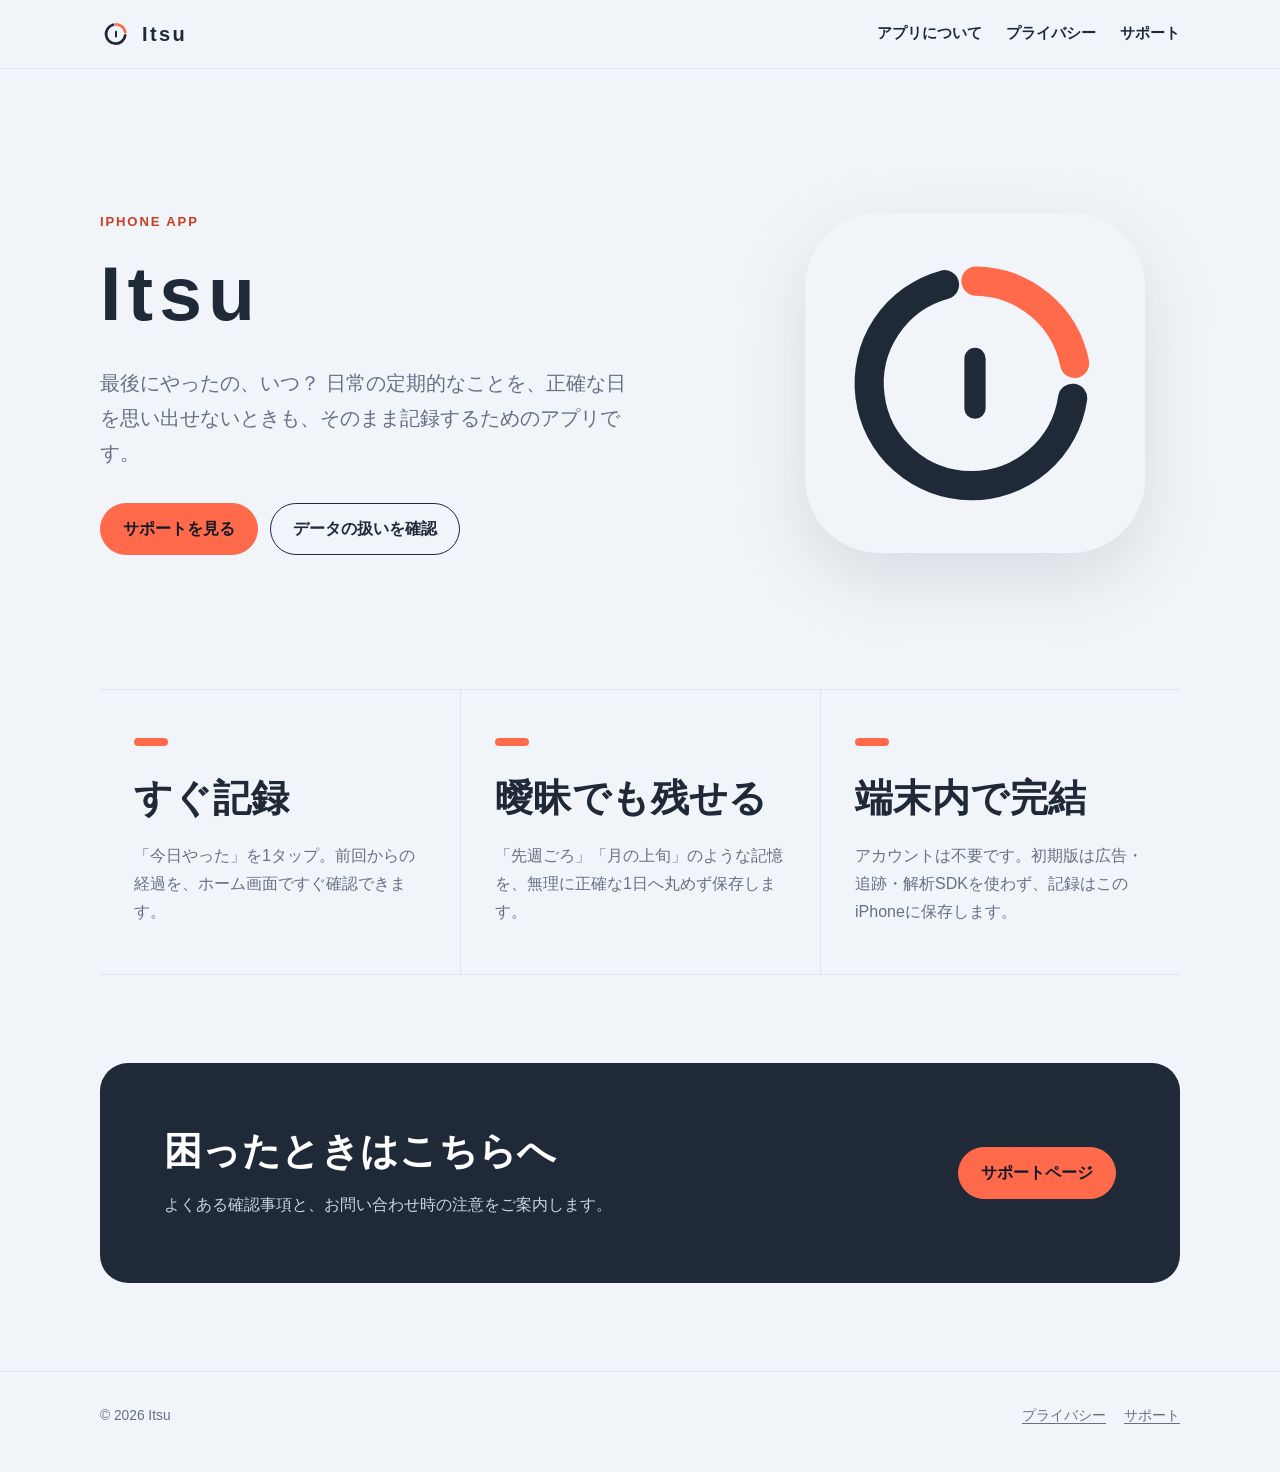
==== index.html @ 80a82dbb "feat(site): add GitHub Pages support website" ====
<!doctype html>
<html lang="ja">
<head>
  <meta charset="utf-8">
  <meta name="viewport" content="width=device-width, initial-scale=1">
  <meta name="description" content="iOSアプリItsuの公式サポートサイト。プライバシーポリシーとお問い合わせ先をご案内します。">
  <meta name="theme-color" content="#F1F5F9">
  <title>Itsu — 最後にやったの、いつ？</title>
  <link rel="icon" href="assets/itsu-mark.svg" type="image/svg+xml">
  <link rel="stylesheet" href="styles.css">
</head>
<body>
  <header class="site-header">
    <nav class="nav" aria-label="メインナビゲーション">
      <a class="brand" href="index.html" aria-label="Itsu ホーム">
        <img src="assets/itsu-mark.svg" alt="">
        <span>Itsu</span>
      </a>
      <ul class="nav-links">
        <li><a href="index.html">アプリについて</a></li>
        <li><a href="privacy.html">プライバシー</a></li>
        <li><a href="support.html">サポート</a></li>
      </ul>
    </nav>
  </header>

  <main>
    <section class="hero" aria-labelledby="hero-title">
      <div>
        <p class="eyebrow">iPhone app</p>
        <h1 id="hero-title">Itsu</h1>
        <p class="lead">最後にやったの、いつ？ 日常の定期的なことを、正確な日を思い出せないときも、そのまま記録するためのアプリです。</p>
        <div class="hero-actions">
          <a class="button button-primary" href="support.html">サポートを見る</a>
          <a class="button" href="privacy.html">データの扱いを確認</a>
        </div>
      </div>
      <div class="mark-stage" aria-hidden="true">
        <img src="assets/itsu-mark.svg" alt="">
      </div>
    </section>

    <section class="feature-grid" aria-label="Itsuの特徴">
      <article class="feature">
        <div class="feature-mark" aria-hidden="true"></div>
        <h2>すぐ記録</h2>
        <p>「今日やった」を1タップ。前回からの経過を、ホーム画面ですぐ確認できます。</p>
      </article>
      <article class="feature">
        <div class="feature-mark" aria-hidden="true"></div>
        <h2>曖昧でも残せる</h2>
        <p>「先週ごろ」「月の上旬」のような記憶を、無理に正確な1日へ丸めず保存します。</p>
      </article>
      <article class="feature">
        <div class="feature-mark" aria-hidden="true"></div>
        <h2>端末内で完結</h2>
        <p>アカウントは不要です。初期版は広告・追跡・解析SDKを使わず、記録はこのiPhoneに保存します。</p>
      </article>
    </section>

    <section class="contact-band" aria-labelledby="contact-title">
      <div>
        <h2 id="contact-title">困ったときはこちらへ</h2>
        <p>よくある確認事項と、お問い合わせ時の注意をご案内します。</p>
      </div>
      <a class="button button-primary" href="support.html">サポートページ</a>
    </section>
  </main>

  <footer class="site-footer">
    <div class="footer-inner">
      <p>© 2026 Itsu</p>
      <div class="footer-links">
        <a href="privacy.html">プライバシー</a>
        <a href="support.html">サポート</a>
      </div>
    </div>
  </footer>
</body>
</html>
---- styles.css ----
:root {
  color-scheme: light dark;
  --accent: #ff6b4a;
  --accent-strong: #c93d22;
  --ink: #1f2937;
  --muted: #667085;
  --mist: #f1f5f9;
  --paper: #ffffff;
  --line: #dfe5ec;
  --display: "Avenir Next", "Hiragino Sans", "Yu Gothic UI", sans-serif;
  --body: -apple-system, BlinkMacSystemFont, "Hiragino Sans", "Yu Gothic UI", sans-serif;
  font-family: var(--body);
  background: var(--mist);
  color: var(--ink);
}

* {
  box-sizing: border-box;
}

html {
  scroll-behavior: smooth;
}

body {
  margin: 0;
  min-width: 320px;
  background: var(--mist);
  color: var(--ink);
  font-size: 16px;
  line-height: 1.75;
}

a {
  color: inherit;
  text-underline-offset: 0.2em;
}

a:hover {
  color: var(--accent-strong);
}

a:focus-visible,
button:focus-visible {
  outline: 3px solid var(--accent);
  outline-offset: 4px;
  border-radius: 4px;
}

.site-header {
  position: sticky;
  top: 0;
  z-index: 10;
  border-bottom: 1px solid color-mix(in srgb, var(--line) 80%, transparent);
  background: color-mix(in srgb, var(--mist) 92%, transparent);
  backdrop-filter: blur(14px);
}

.nav {
  width: min(1080px, calc(100% - 40px));
  min-height: 68px;
  margin: 0 auto;
  display: flex;
  align-items: center;
  justify-content: space-between;
  gap: 24px;
}

.brand {
  display: inline-flex;
  align-items: center;
  gap: 10px;
  color: var(--ink);
  font-family: var(--display);
  font-size: 1.25rem;
  font-weight: 700;
  letter-spacing: 0.12em;
  text-decoration: none;
}

.brand img {
  width: 32px;
  height: 32px;
  border-radius: 9px;
}

.nav-links {
  display: flex;
  align-items: center;
  gap: 24px;
  margin: 0;
  padding: 0;
  list-style: none;
  font-size: 0.92rem;
  font-weight: 600;
}

.nav-links a {
  text-decoration: none;
}

main {
  width: min(1080px, calc(100% - 40px));
  margin: 0 auto;
}

.hero {
  min-height: 620px;
  display: grid;
  grid-template-columns: minmax(0, 1.15fr) minmax(280px, 0.85fr);
  align-items: center;
  gap: clamp(48px, 9vw, 120px);
  padding: 96px 0 88px;
}

.eyebrow {
  margin: 0 0 12px;
  color: var(--accent-strong);
  font-size: 0.82rem;
  font-weight: 700;
  letter-spacing: 0.14em;
  text-transform: uppercase;
}

h1,
h2,
h3 {
  margin-top: 0;
  font-family: var(--display);
  line-height: 1.25;
  letter-spacing: 0.01em;
}

h1 {
  margin-bottom: 24px;
  font-size: clamp(2.5rem, 6vw, 5rem);
  font-weight: 700;
  letter-spacing: 0.08em;
}

h2 {
  margin-bottom: 20px;
  font-size: clamp(1.7rem, 3vw, 2.4rem);
}

h3 {
  margin-bottom: 8px;
  font-size: 1.08rem;
}

.lead {
  max-width: 34rem;
  margin: 0;
  color: var(--muted);
  font-size: clamp(1.05rem, 2vw, 1.25rem);
}

.hero-actions {
  display: flex;
  flex-wrap: wrap;
  gap: 12px;
  margin-top: 32px;
}

.button {
  min-height: 48px;
  padding: 11px 22px;
  display: inline-flex;
  align-items: center;
  justify-content: center;
  border: 1px solid var(--ink);
  border-radius: 999px;
  font-weight: 700;
  text-decoration: none;
}

.button-primary {
  border-color: var(--accent);
  background: var(--accent);
  color: #111827;
}

.button-primary:hover {
  border-color: var(--accent-strong);
  background: var(--accent-strong);
  color: #111827;
}

.mark-stage {
  position: relative;
  display: grid;
  place-items: center;
}

.mark-stage::before {
  content: "";
  position: absolute;
  width: 76%;
  aspect-ratio: 1;
  border: 1px solid var(--line);
  border-radius: 50%;
}

.mark-stage img {
  position: relative;
  width: min(340px, 86%);
  filter: drop-shadow(0 24px 36px rgb(31 41 55 / 0.12));
}

.feature-grid {
  display: grid;
  grid-template-columns: repeat(3, 1fr);
  border-top: 1px solid var(--line);
  border-bottom: 1px solid var(--line);
}

.feature {
  min-height: 240px;
  padding: 48px 34px;
}

.feature + .feature {
  border-left: 1px solid var(--line);
}

.feature p {
  margin: 0;
  color: var(--muted);
}

.feature-mark {
  width: 34px;
  height: 8px;
  margin-bottom: 28px;
  border-radius: 999px;
  background: var(--accent);
}

.contact-band {
  margin: 88px 0;
  padding: clamp(32px, 6vw, 64px);
  display: flex;
  align-items: center;
  justify-content: space-between;
  gap: 32px;
  border-radius: 28px;
  background: var(--ink);
  color: #ffffff;
}

.contact-band h2,
.contact-band p {
  margin-bottom: 0;
}

.contact-band p {
  color: #cbd5e1;
}

.document {
  width: min(760px, 100%);
  margin: 0 auto;
  padding: 80px 0 104px;
}

.document-header {
  padding-bottom: 36px;
  border-bottom: 1px solid var(--line);
}

.document-header h1 {
  margin-bottom: 12px;
  font-size: clamp(2.1rem, 5vw, 3.4rem);
  letter-spacing: 0;
}

.document-meta {
  margin: 0;
  color: var(--muted);
  font-size: 0.92rem;
}

.document section {
  padding-top: 44px;
}

.document p,
.document li {
  color: #475467;
}

.document ul {
  padding-left: 1.4em;
}

.notice {
  margin-top: 32px;
  padding: 20px 22px;
  border: 1px solid var(--line);
  border-radius: 16px;
  background: var(--paper);
}

.faq-item {
  padding: 28px 0;
  border-top: 1px solid var(--line);
}

.faq-item:last-child {
  border-bottom: 1px solid var(--line);
}

.faq-item p {
  margin-bottom: 0;
}

.site-footer {
  border-top: 1px solid var(--line);
}

.footer-inner {
  width: min(1080px, calc(100% - 40px));
  margin: 0 auto;
  padding: 32px 0 44px;
  display: flex;
  justify-content: space-between;
  gap: 24px;
  color: var(--muted);
  font-size: 0.86rem;
}

.footer-inner p {
  margin: 0;
}

.footer-links {
  display: flex;
  gap: 18px;
}

@media (max-width: 760px) {
  .nav {
    min-height: 62px;
  }

  .nav-links {
    gap: 14px;
    font-size: 0.82rem;
  }

  .hero {
    min-height: auto;
    grid-template-columns: 1fr;
    padding: 72px 0 64px;
  }

  .mark-stage {
    grid-row: 1;
  }

  .mark-stage img {
    width: min(240px, 70%);
  }

  .feature-grid {
    grid-template-columns: 1fr;
  }

  .feature {
    min-height: auto;
    padding: 34px 0;
  }

  .feature + .feature {
    border-top: 1px solid var(--line);
    border-left: 0;
  }

  .contact-band,
  .footer-inner {
    align-items: flex-start;
    flex-direction: column;
  }
}

@media (max-width: 480px) {
  main,
  .nav,
  .footer-inner {
    width: min(100% - 28px, 1080px);
  }

  .brand {
    letter-spacing: 0.06em;
  }

  .nav-links li:first-child {
    display: none;
  }

  .contact-band {
    border-radius: 20px;
  }
}

@media (prefers-reduced-motion: reduce) {
  html {
    scroll-behavior: auto;
  }
}

@media (prefers-color-scheme: dark) {
  :root {
    --accent-strong: #ff8a65;
    --ink: #f8fafc;
    --muted: #aab4c3;
    --mist: #111827;
    --paper: #1f2937;
    --line: #344054;
  }

  .brand img,
  .mark-stage img {
    filter: brightness(0.94) drop-shadow(0 24px 36px rgb(0 0 0 / 0.24));
  }

  .document p,
  .document li {
    color: #cbd5e1;
  }

  .contact-band {
    background: #020617;
  }
}
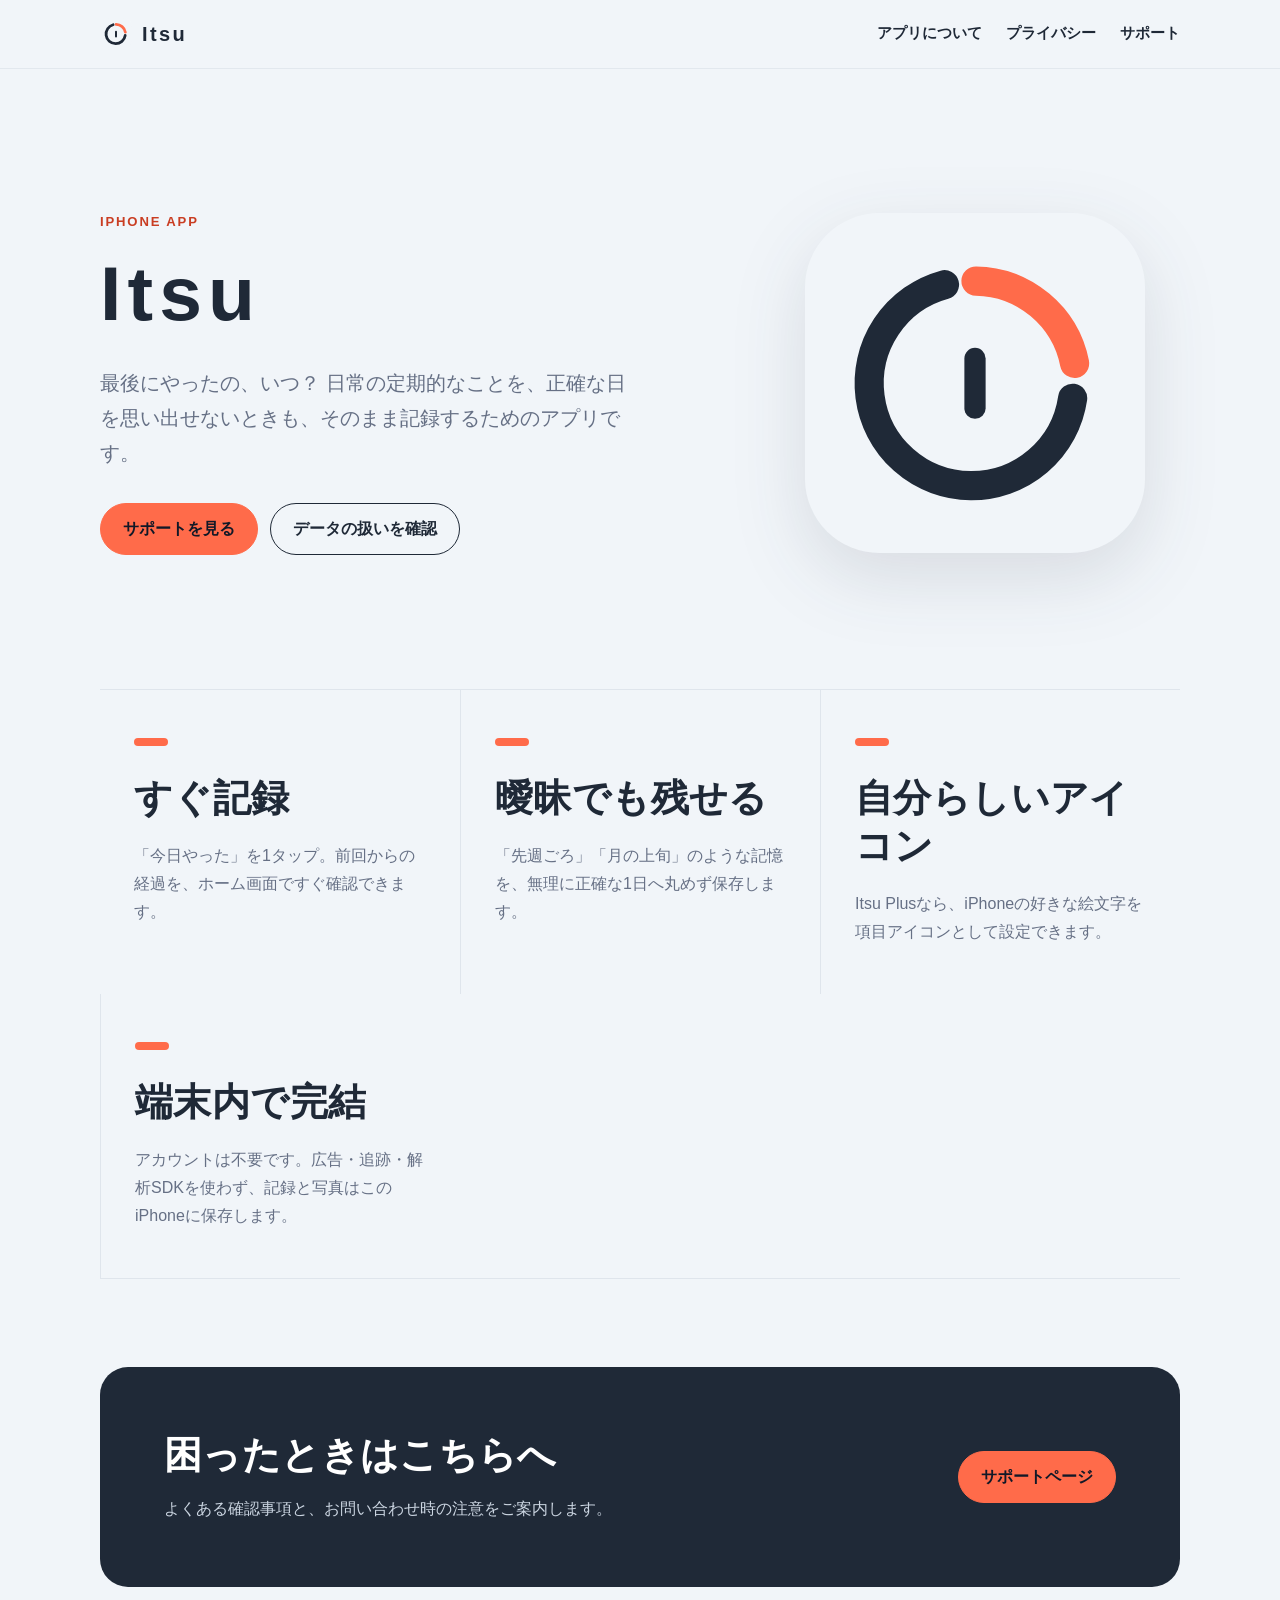
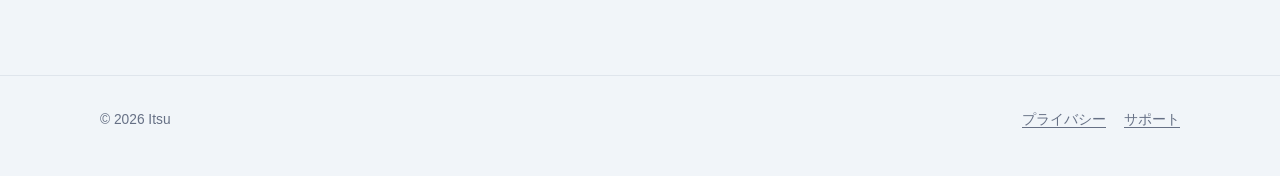
==== commit 5b93024d: "feat(site): document Itsu 1.1.0 features" ====
--- a/index.html
+++ b/index.html
@@ -53,8 +53,13 @@
       </article>
       <article class="feature">
         <div class="feature-mark" aria-hidden="true"></div>
+        <h2>自分らしいアイコン</h2>
+        <p>Itsu Plusなら、iPhoneの好きな絵文字を項目アイコンとして設定できます。</p>
+      </article>
+      <article class="feature">
+        <div class="feature-mark" aria-hidden="true"></div>
         <h2>端末内で完結</h2>
-        <p>アカウントは不要です。初期版は広告・追跡・解析SDKを使わず、記録はこのiPhoneに保存します。</p>
+        <p>アカウントは不要です。広告・追跡・解析SDKを使わず、記録と写真はこのiPhoneに保存します。</p>
       </article>
     </section>
 
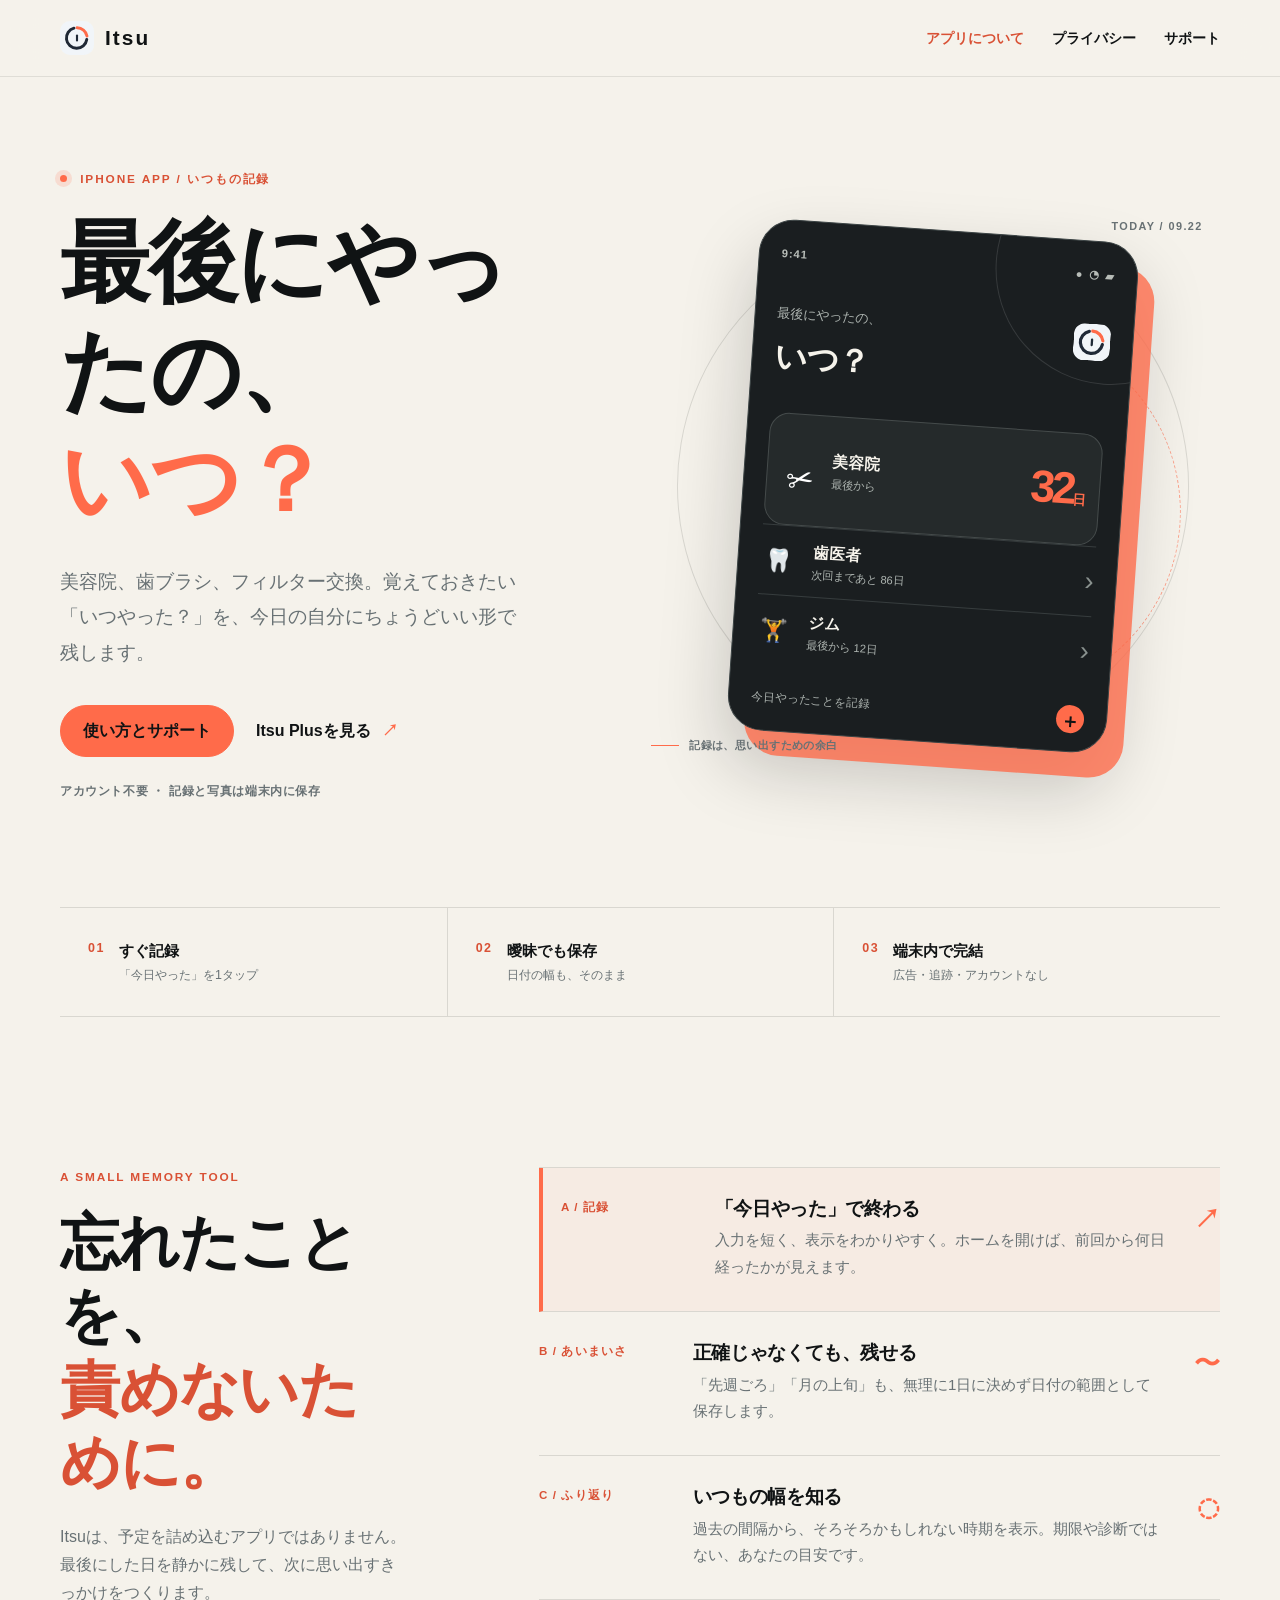
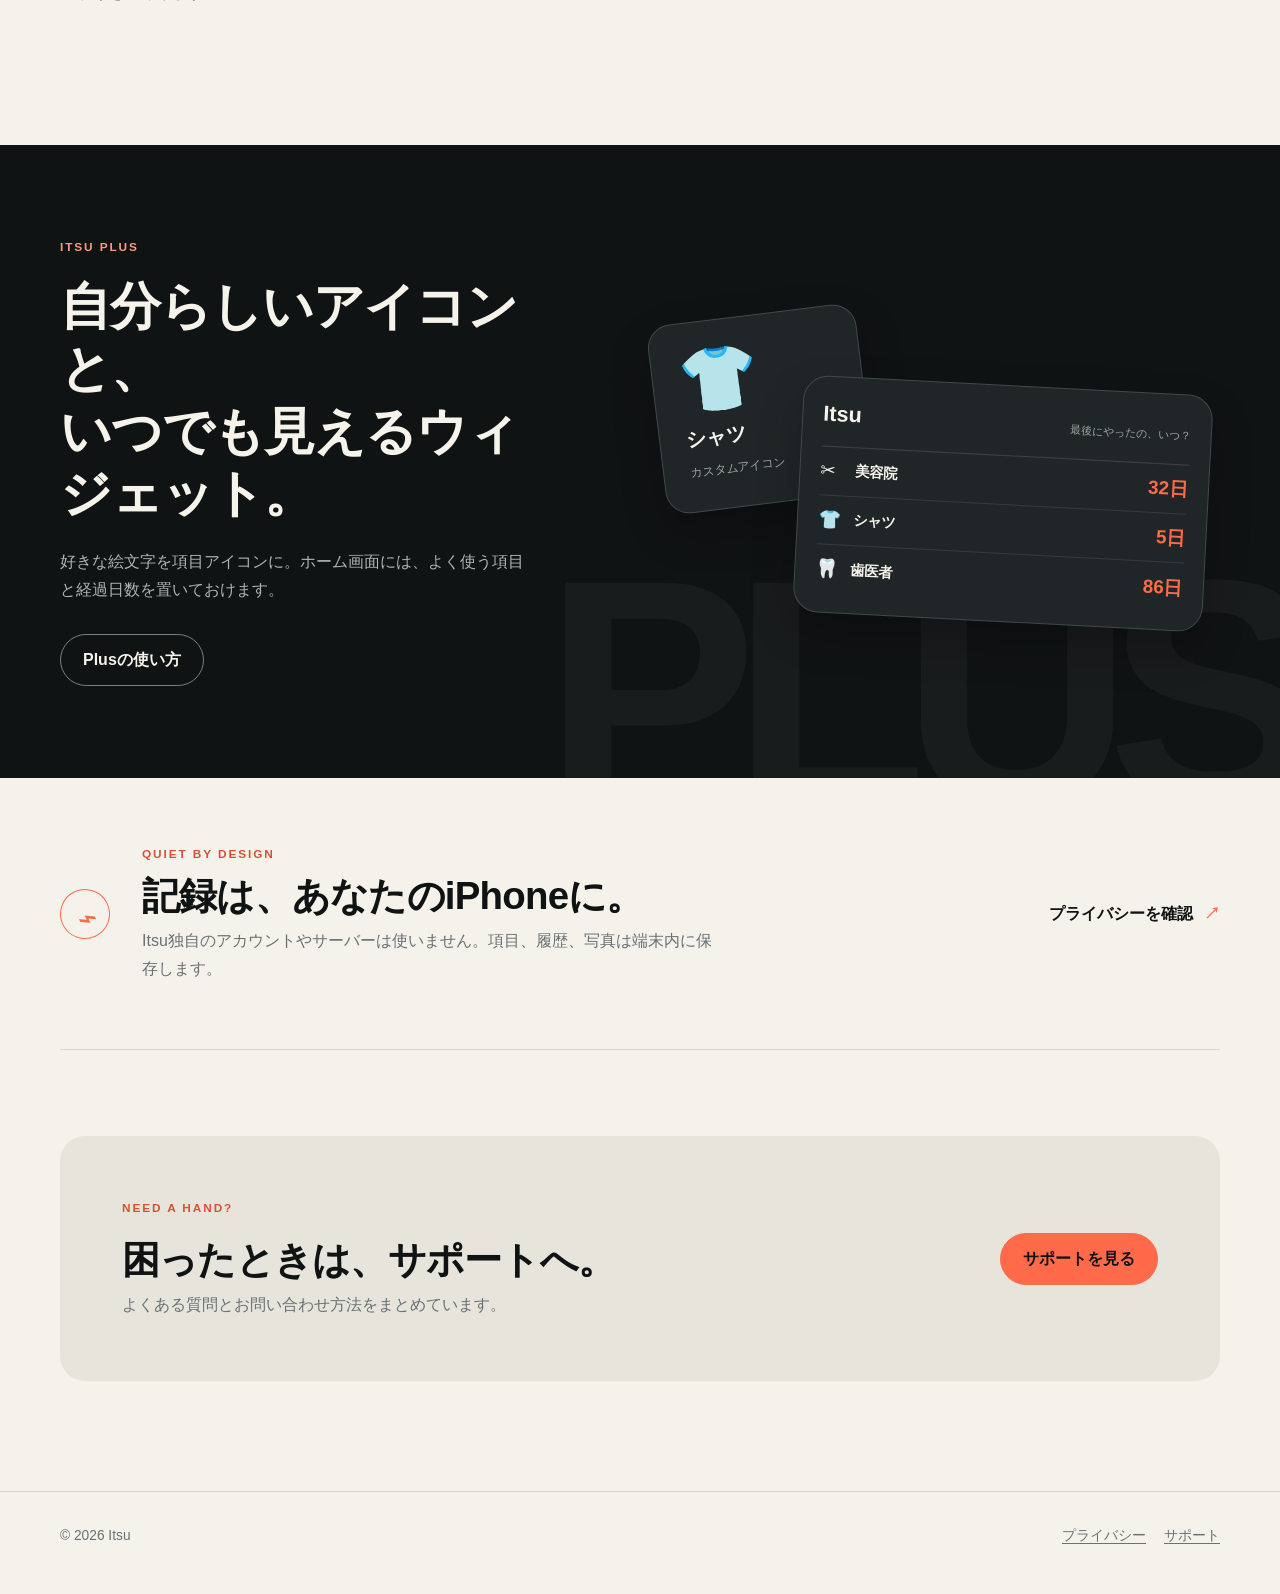
==== commit 6ee077b0: "feat(site): refresh landing page and support contact" ====
--- a/index.html
+++ b/index.html
@@ -3,13 +3,13 @@
 <head>
   <meta charset="utf-8">
   <meta name="viewport" content="width=device-width, initial-scale=1">
-  <meta name="description" content="iOSアプリItsuの公式サポートサイト。プライバシーポリシーとお問い合わせ先をご案内します。">
-  <meta name="theme-color" content="#F1F5F9">
+  <meta name="description" content="Itsuは、最後にやった日をやさしく記録するiPhoneアプリです。忘れたくない習慣を、今日から無理なく残せます。">
+  <meta name="theme-color" content="#101314">
   <title>Itsu — 最後にやったの、いつ？</title>
   <link rel="icon" href="assets/itsu-mark.svg" type="image/svg+xml">
   <link rel="stylesheet" href="styles.css">
 </head>
-<body>
+<body class="landing-page">
   <header class="site-header">
     <nav class="nav" aria-label="メインナビゲーション">
       <a class="brand" href="index.html" aria-label="Itsu ホーム">
@@ -17,7 +17,7 @@
         <span>Itsu</span>
       </a>
       <ul class="nav-links">
-        <li><a href="index.html">アプリについて</a></li>
+        <li><a href="index.html" aria-current="page">アプリについて</a></li>
         <li><a href="privacy.html">プライバシー</a></li>
         <li><a href="support.html">サポート</a></li>
       </ul>
@@ -26,59 +26,114 @@
 
   <main>
     <section class="hero" aria-labelledby="hero-title">
-      <div>
-        <p class="eyebrow">iPhone app</p>
-        <h1 id="hero-title">Itsu</h1>
-        <p class="lead">最後にやったの、いつ？ 日常の定期的なことを、正確な日を思い出せないときも、そのまま記録するためのアプリです。</p>
+      <div class="hero-copy">
+        <p class="eyebrow"><span class="eyebrow-dot" aria-hidden="true"></span> iPhone app / いつもの記録</p>
+        <h1 id="hero-title"><span>最後にやったの、</span><em>いつ？</em></h1>
+        <p class="lead">美容院、歯ブラシ、フィルター交換。覚えておきたい「いつやった？」を、今日の自分にちょうどいい形で残します。</p>
         <div class="hero-actions">
-          <a class="button button-primary" href="support.html">サポートを見る</a>
-          <a class="button" href="privacy.html">データの扱いを確認</a>
+          <a class="button button-primary" href="support.html">使い方とサポート</a>
+          <a class="text-link" href="#plus">Itsu Plusを見る <span aria-hidden="true">↗</span></a>
         </div>
+        <p class="hero-note">アカウント不要 ・ 記録と写真は端末内に保存</p>
       </div>
-      <div class="mark-stage" aria-hidden="true">
-        <img src="assets/itsu-mark.svg" alt="">
+
+      <div class="hero-visual" aria-label="Itsuの画面イメージ">
+        <div class="visual-label visual-label-top">TODAY / 09.22</div>
+        <div class="phone-card">
+          <div class="phone-status"><span>9:41</span><span class="status-icons" aria-hidden="true">● ◔ ▰</span></div>
+          <div class="phone-heading">
+            <div>
+              <span class="phone-overline">最後にやったの、</span>
+              <strong>いつ？</strong>
+            </div>
+            <img src="assets/itsu-mark.svg" alt="">
+          </div>
+          <div class="phone-item phone-item-featured">
+            <div class="item-icon item-icon-scissors" aria-hidden="true">✂</div>
+            <div class="item-copy"><strong>美容院</strong><span>最後から</span></div>
+            <div class="item-days"><strong>32</strong><span>日</span></div>
+          </div>
+          <div class="phone-item">
+            <div class="item-icon" aria-hidden="true">🦷</div>
+            <div class="item-copy"><strong>歯医者</strong><span>次回まであと 86日</span></div>
+            <span class="item-arrow" aria-hidden="true">›</span>
+          </div>
+          <div class="phone-item">
+            <div class="item-icon" aria-hidden="true">🏋️</div>
+            <div class="item-copy"><strong>ジム</strong><span>最後から 12日</span></div>
+            <span class="item-arrow" aria-hidden="true">›</span>
+          </div>
+          <div class="phone-footer"><span>今日やったことを記録</span><span class="plus-mark" aria-hidden="true">＋</span></div>
+        </div>
+        <div class="visual-label visual-label-bottom"><span class="line" aria-hidden="true"></span> 記録は、思い出すための余白</div>
       </div>
     </section>
 
-    <section class="feature-grid" aria-label="Itsuの特徴">
-      <article class="feature">
-        <div class="feature-mark" aria-hidden="true"></div>
-        <h2>すぐ記録</h2>
-        <p>「今日やった」を1タップ。前回からの経過を、ホーム画面ですぐ確認できます。</p>
-      </article>
-      <article class="feature">
-        <div class="feature-mark" aria-hidden="true"></div>
-        <h2>曖昧でも残せる</h2>
-        <p>「先週ごろ」「月の上旬」のような記憶を、無理に正確な1日へ丸めず保存します。</p>
-      </article>
-      <article class="feature">
-        <div class="feature-mark" aria-hidden="true"></div>
-        <h2>自分らしいアイコン</h2>
-        <p>Itsu Plusなら、iPhoneの好きな絵文字を項目アイコンとして設定できます。</p>
-      </article>
-      <article class="feature">
-        <div class="feature-mark" aria-hidden="true"></div>
-        <h2>端末内で完結</h2>
-        <p>アカウントは不要です。広告・追跡・解析SDKを使わず、記録と写真はこのiPhoneに保存します。</p>
-      </article>
+    <section class="signal-bar" aria-label="Itsuの特徴">
+      <div><span class="signal-number">01</span><strong>すぐ記録</strong><span>「今日やった」を1タップ</span></div>
+      <div><span class="signal-number">02</span><strong>曖昧でも保存</strong><span>日付の幅も、そのまま</span></div>
+      <div><span class="signal-number">03</span><strong>端末内で完結</strong><span>広告・追跡・アカウントなし</span></div>
+    </section>
+
+    <section class="story-section" aria-labelledby="story-title">
+      <div class="section-heading">
+        <p class="eyebrow">A small memory tool</p>
+        <h2 id="story-title">忘れたことを、<br><span>責めないために。</span></h2>
+        <p>Itsuは、予定を詰め込むアプリではありません。最後にした日を静かに残して、次に思い出すきっかけをつくります。</p>
+      </div>
+      <div class="feature-stack">
+        <article class="feature-card feature-card-primary">
+          <div class="feature-index">A / 記録</div>
+          <div><h3>「今日やった」で終わる</h3><p>入力を短く、表示をわかりやすく。ホームを開けば、前回から何日経ったかが見えます。</p></div>
+          <span class="feature-symbol" aria-hidden="true">↗</span>
+        </article>
+        <article class="feature-card">
+          <div class="feature-index">B / あいまいさ</div>
+          <div><h3>正確じゃなくても、残せる</h3><p>「先週ごろ」「月の上旬」も、無理に1日に決めず日付の範囲として保存します。</p></div>
+          <span class="feature-symbol" aria-hidden="true">〜</span>
+        </article>
+        <article class="feature-card">
+          <div class="feature-index">C / ふり返り</div>
+          <div><h3>いつもの幅を知る</h3><p>過去の間隔から、そろそろかもしれない時期を表示。期限や診断ではない、あなたの目安です。</p></div>
+          <span class="feature-symbol" aria-hidden="true">◌</span>
+        </article>
+      </div>
+    </section>
+
+    <section class="plus-section" id="plus" aria-labelledby="plus-title">
+      <div class="plus-copy">
+        <p class="eyebrow eyebrow-light">Itsu Plus</p>
+        <h2 id="plus-title">自分らしいアイコンと、<br>いつでも見えるウィジェット。</h2>
+        <p>好きな絵文字を項目アイコンに。ホーム画面には、よく使う項目と経過日数を置いておけます。</p>
+        <a class="button button-light" href="support.html">Plusの使い方</a>
+      </div>
+      <div class="plus-stage" aria-label="Itsu Plusの機能イメージ">
+        <div class="emoji-card"><span class="emoji-card-icon">👕</span><span class="emoji-card-label">シャツ</span><span class="emoji-card-meta">カスタムアイコン</span></div>
+        <div class="widget-card">
+          <div class="widget-top"><strong>Itsu</strong><span>最後にやったの、いつ？</span></div>
+          <div class="widget-row"><span class="widget-emoji">✂</span><strong>美容院</strong><b>32日</b></div>
+          <div class="widget-row"><span class="widget-emoji">👕</span><strong>シャツ</strong><b>5日</b></div>
+          <div class="widget-row"><span class="widget-emoji">🦷</span><strong>歯医者</strong><b>86日</b></div>
+        </div>
+      </div>
+    </section>
+
+    <section class="privacy-callout" aria-labelledby="privacy-title">
+      <div class="privacy-lock" aria-hidden="true">⌁</div>
+      <div><p class="eyebrow">Quiet by design</p><h2 id="privacy-title">記録は、あなたのiPhoneに。</h2><p>Itsu独自のアカウントやサーバーは使いません。項目、履歴、写真は端末内に保存します。</p></div>
+      <a class="text-link" href="privacy.html">プライバシーを確認 <span aria-hidden="true">↗</span></a>
     </section>
 
     <section class="contact-band" aria-labelledby="contact-title">
-      <div>
-        <h2 id="contact-title">困ったときはこちらへ</h2>
-        <p>よくある確認事項と、お問い合わせ時の注意をご案内します。</p>
-      </div>
-      <a class="button button-primary" href="support.html">サポートページ</a>
+      <div><p class="eyebrow">Need a hand?</p><h2 id="contact-title">困ったときは、サポートへ。</h2><p>よくある質問とお問い合わせ方法をまとめています。</p></div>
+      <a class="button button-primary" href="support.html">サポートを見る</a>
     </section>
   </main>
 
   <footer class="site-footer">
     <div class="footer-inner">
       <p>© 2026 Itsu</p>
-      <div class="footer-links">
-        <a href="privacy.html">プライバシー</a>
-        <a href="support.html">サポート</a>
-      </div>
+      <div class="footer-links"><a href="privacy.html">プライバシー</a><a href="support.html">サポート</a></div>
     </div>
   </footer>
 </body>
--- a/styles.css
+++ b/styles.css
@@ -1,435 +1,199 @@
 :root {
-  color-scheme: light dark;
-  --accent: #ff6b4a;
-  --accent-strong: #c93d22;
-  --ink: #1f2937;
-  --muted: #667085;
-  --mist: #f1f5f9;
-  --paper: #ffffff;
-  --line: #dfe5ec;
+  color-scheme: light;
+  --coral: #ff6b4a;
+  --coral-deep: #d95135;
+  --ink: #101314;
+  --charcoal: #1a1e20;
+  --paper: #f5f2eb;
+  --cream: #fffdf8;
+  --muted: #687174;
+  --line: #d9d7d0;
+  --soft: #e7e4dc;
   --display: "Avenir Next", "Hiragino Sans", "Yu Gothic UI", sans-serif;
   --body: -apple-system, BlinkMacSystemFont, "Hiragino Sans", "Yu Gothic UI", sans-serif;
   font-family: var(--body);
-  background: var(--mist);
+  background: var(--paper);
   color: var(--ink);
 }
 
-* {
-  box-sizing: border-box;
+* { box-sizing: border-box; }
+html { scroll-behavior: smooth; }
+body { margin: 0; min-width: 320px; background: var(--paper); color: var(--ink); font-size: 16px; line-height: 1.75; }
+a { color: inherit; text-underline-offset: .22em; }
+a:hover { color: var(--coral-deep); }
+a:focus-visible, button:focus-visible { outline: 3px solid var(--coral); outline-offset: 4px; border-radius: 5px; }
+
+.site-header { position: sticky; top: 0; z-index: 20; border-bottom: 1px solid color-mix(in srgb, var(--line) 78%, transparent); background: color-mix(in srgb, var(--paper) 92%, transparent); backdrop-filter: blur(16px); }
+.nav { width: min(1160px, calc(100% - 56px)); min-height: 76px; margin: 0 auto; display: flex; align-items: center; justify-content: space-between; gap: 24px; }
+.brand { display: inline-flex; align-items: center; gap: 11px; color: var(--ink); font-family: var(--display); font-size: 1.3rem; font-weight: 800; letter-spacing: .1em; text-decoration: none; }
+.brand img { width: 34px; height: 34px; border-radius: 10px; }
+.nav-links { display: flex; align-items: center; gap: 28px; margin: 0; padding: 0; list-style: none; font-size: .88rem; font-weight: 700; }
+.nav-links a { text-decoration: none; }
+.nav-links a[aria-current="page"] { color: var(--coral-deep); }
+main { width: min(1160px, calc(100% - 56px)); margin: 0 auto; }
+
+.hero { min-height: 690px; display: grid; grid-template-columns: minmax(0, .9fr) minmax(380px, 1.1fr); align-items: center; gap: clamp(48px, 9vw, 132px); padding: 92px 0 104px; }
+.hero-copy { position: relative; z-index: 2; }
+.eyebrow { margin: 0 0 18px; color: var(--coral-deep); font-size: .74rem; font-weight: 800; letter-spacing: .16em; text-transform: uppercase; }
+.eyebrow-dot { display: inline-block; width: 7px; height: 7px; margin: 0 8px 1px 0; border-radius: 50%; background: var(--coral); box-shadow: 0 0 0 5px color-mix(in srgb, var(--coral) 16%, transparent); }
+h1, h2, h3 { margin-top: 0; font-family: var(--display); line-height: 1.22; letter-spacing: -.02em; }
+h1 { max-width: 10ch; margin-bottom: 28px; font-size: clamp(3.35rem, 7vw, 6.8rem); font-weight: 800; }
+h1 span, h1 em { display: block; }
+h1 span { color: var(--ink); }
+h1 em { color: var(--coral); font-style: normal; }
+.lead { max-width: 31rem; margin: 0; color: var(--muted); font-size: clamp(1.04rem, 1.7vw, 1.18rem); line-height: 1.9; }
+.hero-actions { display: flex; flex-wrap: wrap; align-items: center; gap: 22px; margin-top: 34px; }
+.button { min-height: 48px; padding: 11px 22px; display: inline-flex; align-items: center; justify-content: center; border: 1px solid var(--ink); border-radius: 999px; font-weight: 800; text-decoration: none; transition: transform .2s ease, background-color .2s ease, color .2s ease; }
+.button:hover { color: inherit; transform: translateY(-2px); }
+.button-primary { border-color: var(--coral); background: var(--coral); color: var(--ink); }
+.button-primary:hover { border-color: var(--coral-deep); background: var(--coral-deep); color: var(--ink); }
+.text-link { color: var(--ink); font-weight: 800; text-decoration: none; }
+.text-link span { display: inline-block; margin-left: 7px; color: var(--coral); transition: transform .2s ease; }
+.text-link:hover span { transform: translate(3px, -3px); }
+.hero-note { margin: 24px 0 0; color: var(--muted); font-size: .78rem; font-weight: 700; letter-spacing: .05em; }
+
+.hero-visual { position: relative; min-height: 560px; display: grid; place-items: center; }
+.hero-visual::before { content: ""; position: absolute; width: min(510px, 84vw); aspect-ratio: 1; border: 1px solid var(--line); border-radius: 50%; transform: rotate(-12deg); }
+.hero-visual::after { content: ""; position: absolute; width: 64%; aspect-ratio: 1; border: 1px dashed color-mix(in srgb, var(--coral) 58%, transparent); border-radius: 50%; transform: translate(17%, 7%) rotate(32deg); }
+.visual-label { position: absolute; z-index: 3; color: var(--muted); font-size: .68rem; font-weight: 800; letter-spacing: .13em; text-transform: uppercase; }
+.visual-label-top { top: 2%; right: 3%; }
+.visual-label-bottom { bottom: 2%; left: 1%; display: flex; align-items: center; gap: 10px; letter-spacing: .04em; text-transform: none; }
+.visual-label-bottom .line { width: 28px; height: 1px; background: var(--coral); }
+.phone-card { position: relative; z-index: 2; width: min(380px, 76%); padding: 24px 22px 18px; overflow: hidden; border: 1px solid #3b4344; border-radius: 35px; background: var(--charcoal); color: #f6f3eb; box-shadow: 18px 24px 0 color-mix(in srgb, var(--coral) 78%, transparent), 0 34px 70px rgb(16 19 20 / 22%); transform: rotate(4deg); }
+.phone-card::before { content: ""; position: absolute; top: -90px; right: -90px; width: 230px; height: 230px; border: 1px solid rgb(255 255 255 / 12%); border-radius: 50%; }
+.phone-status { display: flex; justify-content: space-between; color: #b8bdb8; font-size: .7rem; font-weight: 700; letter-spacing: .08em; }
+.status-icons { letter-spacing: .15em; }
+.phone-heading { position: relative; display: flex; align-items: flex-start; justify-content: space-between; margin: 38px 0 28px; }
+.phone-overline { display: block; color: #aeb5b1; font-size: .82rem; }
+.phone-heading strong { display: block; margin-top: 3px; font-size: 2rem; letter-spacing: -.04em; }
+.phone-heading img { width: 37px; height: 37px; border-radius: 11px; }
+.phone-item { display: grid; grid-template-columns: 42px minmax(0, 1fr) auto; align-items: center; gap: 10px; min-height: 70px; border-top: 1px solid #373d3e; }
+.phone-item-featured { min-height: 112px; border: 1px solid #454b4b; border-radius: 20px; padding: 15px 12px; background: #252a2b; }
+.item-icon { display: grid; place-items: center; width: 36px; height: 36px; font-size: 1.4rem; }
+.item-icon-scissors { color: #fff; font-size: 2rem; transform: rotate(-15deg); }
+.item-copy strong { display: block; font-size: .98rem; }
+.item-copy span { display: block; color: #aeb5b1; font-size: .7rem; }
+.item-days { display: flex; align-items: baseline; color: var(--coral); }
+.item-days strong { font-size: 2.8rem; line-height: 1; letter-spacing: -.08em; }
+.item-days span { font-size: .85rem; font-weight: 800; }
+.item-arrow { color: #89918e; font-size: 1.7rem; }
+.phone-footer { display: flex; align-items: center; justify-content: space-between; margin-top: 20px; color: #aeb5b1; font-size: .72rem; }
+.plus-mark { display: grid; place-items: center; width: 28px; height: 28px; border-radius: 50%; background: var(--coral); color: var(--ink); font-size: 1.2rem; font-weight: 800; }
+
+.signal-bar { display: grid; grid-template-columns: repeat(3, 1fr); border-top: 1px solid var(--line); border-bottom: 1px solid var(--line); }
+.signal-bar > div { min-height: 108px; padding: 26px 28px; display: grid; grid-template-columns: auto 1fr; column-gap: 14px; align-content: center; }
+.signal-bar > div + div { border-left: 1px solid var(--line); }
+.signal-number { grid-row: span 2; color: var(--coral-deep); font-size: .78rem; font-weight: 800; letter-spacing: .12em; }
+.signal-bar strong { font-size: .96rem; }
+.signal-bar span:last-child { color: var(--muted); font-size: .78rem; }
+
+.story-section { display: grid; grid-template-columns: minmax(250px, .68fr) minmax(0, 1.32fr); gap: clamp(48px, 10vw, 150px); padding: 150px 0 138px; }
+.section-heading h2 { margin-bottom: 24px; font-size: clamp(2.35rem, 4.7vw, 4.6rem); }
+.section-heading h2 span { color: var(--coral-deep); }
+.section-heading > p:last-child { max-width: 23rem; margin: 0; color: var(--muted); }
+.feature-stack { border-top: 1px solid var(--line); }
+.feature-card { position: relative; display: grid; grid-template-columns: 130px minmax(0, 1fr) 30px; gap: 24px; align-items: start; padding: 29px 0 31px; border-bottom: 1px solid var(--line); }
+.feature-card-primary { padding-left: 18px; border-left: 4px solid var(--coral); background: color-mix(in srgb, var(--coral) 5%, transparent); }
+.feature-index { color: var(--coral-deep); font-size: .72rem; font-weight: 800; letter-spacing: .1em; text-transform: uppercase; }
+.feature-card h3 { margin: 0 0 7px; font-size: 1.2rem; }
+.feature-card p { max-width: 34rem; margin: 0; color: var(--muted); font-size: .94rem; }
+.feature-symbol { color: var(--coral); font-size: 1.6rem; font-weight: 800; text-align: right; }
+
+.plus-section { position: relative; display: grid; grid-template-columns: minmax(0, .9fr) minmax(380px, 1.1fr); align-items: center; gap: clamp(44px, 8vw, 116px); width: 100vw; margin: 0 0 0 calc((100% - 100vw) / 2); padding: 92px max(28px, calc((100vw - 1160px) / 2)); overflow: hidden; background: var(--ink); color: #f6f3eb; }
+.plus-section::before { content: "PLUS"; position: absolute; right: -15px; bottom: -74px; color: rgb(255 255 255 / 4%); font-size: clamp(10rem, 25vw, 22rem); font-weight: 900; letter-spacing: -.08em; line-height: 1; }
+.eyebrow-light { color: #ff9a7f; }
+.plus-copy { position: relative; z-index: 1; }
+.plus-copy h2 { margin-bottom: 22px; font-size: clamp(2rem, 4vw, 4rem); }
+.plus-copy p:not(.eyebrow) { max-width: 29rem; margin: 0; color: #adb6b1; }
+.button-light { margin-top: 30px; border-color: #75817d; color: #f6f3eb; }
+.button-light:hover { border-color: var(--coral); background: var(--coral); color: var(--ink); }
+.plus-stage { position: relative; z-index: 1; min-height: 320px; }
+.emoji-card, .widget-card { position: absolute; border: 1px solid #414949; background: #202627; box-shadow: 0 20px 42px rgb(0 0 0 / 25%); }
+.emoji-card { top: 4%; left: 3%; width: 210px; padding: 26px; border-radius: 24px; transform: rotate(-7deg); }
+.emoji-card-icon { display: block; margin-bottom: 9px; font-size: 4rem; line-height: 1; }
+.emoji-card-label { display: block; font-size: 1.25rem; font-weight: 800; }
+.emoji-card-meta { color: #9ca8a3; font-size: .75rem; }
+.widget-card { right: 2%; bottom: 0; width: min(410px, 76%); padding: 18px 20px; border-radius: 25px; transform: rotate(3deg); }
+.widget-top { display: flex; align-items: baseline; justify-content: space-between; padding-bottom: 13px; border-bottom: 1px solid #3c4444; }
+.widget-top strong { font-size: 1.35rem; }
+.widget-top span { color: #9ca8a3; font-size: .68rem; }
+.widget-row { display: grid; grid-template-columns: 26px 1fr auto; align-items: center; gap: 9px; min-height: 49px; border-bottom: 1px solid #343c3b; }
+.widget-row:last-child { border-bottom: 0; }
+.widget-emoji { font-size: 1.15rem; }
+.widget-row strong { font-size: .9rem; }
+.widget-row b { color: var(--coral); font-size: 1.18rem; }
+
+.privacy-callout { display: grid; grid-template-columns: 58px minmax(0, 1fr) auto; align-items: center; gap: 24px; padding: 66px 0; border-bottom: 1px solid var(--line); }
+.privacy-lock { display: grid; place-items: center; width: 50px; height: 50px; border: 1px solid var(--coral); border-radius: 50%; color: var(--coral); font-size: 2rem; transform: rotate(-25deg); }
+.privacy-callout .eyebrow { margin-bottom: 8px; }
+.privacy-callout h2 { margin-bottom: 8px; font-size: clamp(1.6rem, 3vw, 2.4rem); }
+.privacy-callout p:last-child { max-width: 36rem; margin: 0; color: var(--muted); }
+.privacy-callout .text-link { white-space: nowrap; }
+
+.contact-band { margin: 86px 0 110px; padding: clamp(34px, 6vw, 62px); display: flex; align-items: center; justify-content: space-between; gap: 32px; border-radius: 25px; background: var(--soft); }
+.contact-band h2 { margin-bottom: 7px; font-size: clamp(1.7rem, 3vw, 2.8rem); }
+.contact-band p:last-child { margin: 0; color: var(--muted); }
+
+.document { width: min(760px, 100%); margin: 0 auto; padding: 88px 0 110px; }
+.document-header { padding-bottom: 38px; border-bottom: 1px solid var(--line); }
+.document-header h1 { max-width: none; margin-bottom: 12px; font-size: clamp(2.2rem, 5vw, 3.7rem); letter-spacing: -.04em; }
+.document-meta { margin: 0; color: var(--muted); font-size: .92rem; }
+.document section { padding-top: 46px; }
+.document p, .document li { color: #475457; }
+.document ul { padding-left: 1.4em; }
+.notice { margin-top: 32px; padding: 20px 22px; border: 1px solid var(--line); border-radius: 16px; background: var(--cream); }
+.faq-item { padding: 28px 0; border-top: 1px solid var(--line); }
+.faq-item:last-child { border-bottom: 1px solid var(--line); }
+.faq-item p { margin-bottom: 0; }
+
+.site-footer { border-top: 1px solid var(--line); }
+.footer-inner { width: min(1160px, calc(100% - 56px)); margin: 0 auto; padding: 32px 0 46px; display: flex; justify-content: space-between; gap: 24px; color: var(--muted); font-size: .86rem; }
+.footer-inner p { margin: 0; }
+.footer-links { display: flex; gap: 18px; }
+
+@media (max-width: 820px) {
+  .nav, main, .footer-inner { width: min(100% - 40px, 1160px); }
+  .hero { grid-template-columns: 1fr; gap: 44px; padding: 72px 0 90px; }
+  .hero-copy { max-width: 39rem; }
+  .hero-visual { min-height: 500px; }
+  .story-section { grid-template-columns: 1fr; gap: 58px; padding: 110px 0; }
+  .section-heading > p:last-child { max-width: 38rem; }
+  .plus-section { grid-template-columns: 1fr; margin-left: calc((100% - 100vw) / 2); padding-right: max(20px, calc((100vw - 1160px) / 2)); padding-left: max(20px, calc((100vw - 1160px) / 2)); }
+  .plus-stage { min-height: 340px; max-width: 620px; width: 100%; }
 }
 
-html {
-  scroll-behavior: smooth;
-}
-
-body {
-  margin: 0;
-  min-width: 320px;
-  background: var(--mist);
-  color: var(--ink);
-  font-size: 16px;
-  line-height: 1.75;
-}
-
-a {
-  color: inherit;
-  text-underline-offset: 0.2em;
-}
-
-a:hover {
-  color: var(--accent-strong);
-}
-
-a:focus-visible,
-button:focus-visible {
-  outline: 3px solid var(--accent);
-  outline-offset: 4px;
-  border-radius: 4px;
-}
-
-.site-header {
-  position: sticky;
-  top: 0;
-  z-index: 10;
-  border-bottom: 1px solid color-mix(in srgb, var(--line) 80%, transparent);
-  background: color-mix(in srgb, var(--mist) 92%, transparent);
-  backdrop-filter: blur(14px);
-}
-
-.nav {
-  width: min(1080px, calc(100% - 40px));
-  min-height: 68px;
-  margin: 0 auto;
-  display: flex;
-  align-items: center;
-  justify-content: space-between;
-  gap: 24px;
-}
-
-.brand {
-  display: inline-flex;
-  align-items: center;
-  gap: 10px;
-  color: var(--ink);
-  font-family: var(--display);
-  font-size: 1.25rem;
-  font-weight: 700;
-  letter-spacing: 0.12em;
-  text-decoration: none;
-}
-
-.brand img {
-  width: 32px;
-  height: 32px;
-  border-radius: 9px;
-}
-
-.nav-links {
-  display: flex;
-  align-items: center;
-  gap: 24px;
-  margin: 0;
-  padding: 0;
-  list-style: none;
-  font-size: 0.92rem;
-  font-weight: 600;
-}
-
-.nav-links a {
-  text-decoration: none;
-}
-
-main {
-  width: min(1080px, calc(100% - 40px));
-  margin: 0 auto;
-}
-
-.hero {
-  min-height: 620px;
-  display: grid;
-  grid-template-columns: minmax(0, 1.15fr) minmax(280px, 0.85fr);
-  align-items: center;
-  gap: clamp(48px, 9vw, 120px);
-  padding: 96px 0 88px;
-}
-
-.eyebrow {
-  margin: 0 0 12px;
-  color: var(--accent-strong);
-  font-size: 0.82rem;
-  font-weight: 700;
-  letter-spacing: 0.14em;
-  text-transform: uppercase;
-}
-
-h1,
-h2,
-h3 {
-  margin-top: 0;
-  font-family: var(--display);
-  line-height: 1.25;
-  letter-spacing: 0.01em;
-}
-
-h1 {
-  margin-bottom: 24px;
-  font-size: clamp(2.5rem, 6vw, 5rem);
-  font-weight: 700;
-  letter-spacing: 0.08em;
-}
-
-h2 {
-  margin-bottom: 20px;
-  font-size: clamp(1.7rem, 3vw, 2.4rem);
-}
-
-h3 {
-  margin-bottom: 8px;
-  font-size: 1.08rem;
-}
-
-.lead {
-  max-width: 34rem;
-  margin: 0;
-  color: var(--muted);
-  font-size: clamp(1.05rem, 2vw, 1.25rem);
-}
-
-.hero-actions {
-  display: flex;
-  flex-wrap: wrap;
-  gap: 12px;
-  margin-top: 32px;
-}
-
-.button {
-  min-height: 48px;
-  padding: 11px 22px;
-  display: inline-flex;
-  align-items: center;
-  justify-content: center;
-  border: 1px solid var(--ink);
-  border-radius: 999px;
-  font-weight: 700;
-  text-decoration: none;
-}
-
-.button-primary {
-  border-color: var(--accent);
-  background: var(--accent);
-  color: #111827;
-}
-
-.button-primary:hover {
-  border-color: var(--accent-strong);
-  background: var(--accent-strong);
-  color: #111827;
-}
-
-.mark-stage {
-  position: relative;
-  display: grid;
-  place-items: center;
-}
-
-.mark-stage::before {
-  content: "";
-  position: absolute;
-  width: 76%;
-  aspect-ratio: 1;
-  border: 1px solid var(--line);
-  border-radius: 50%;
-}
-
-.mark-stage img {
-  position: relative;
-  width: min(340px, 86%);
-  filter: drop-shadow(0 24px 36px rgb(31 41 55 / 0.12));
-}
-
-.feature-grid {
-  display: grid;
-  grid-template-columns: repeat(3, 1fr);
-  border-top: 1px solid var(--line);
-  border-bottom: 1px solid var(--line);
-}
-
-.feature {
-  min-height: 240px;
-  padding: 48px 34px;
-}
-
-.feature + .feature {
-  border-left: 1px solid var(--line);
-}
-
-.feature p {
-  margin: 0;
-  color: var(--muted);
-}
-
-.feature-mark {
-  width: 34px;
-  height: 8px;
-  margin-bottom: 28px;
-  border-radius: 999px;
-  background: var(--accent);
-}
-
-.contact-band {
-  margin: 88px 0;
-  padding: clamp(32px, 6vw, 64px);
-  display: flex;
-  align-items: center;
-  justify-content: space-between;
-  gap: 32px;
-  border-radius: 28px;
-  background: var(--ink);
-  color: #ffffff;
-}
-
-.contact-band h2,
-.contact-band p {
-  margin-bottom: 0;
-}
-
-.contact-band p {
-  color: #cbd5e1;
-}
-
-.document {
-  width: min(760px, 100%);
-  margin: 0 auto;
-  padding: 80px 0 104px;
-}
-
-.document-header {
-  padding-bottom: 36px;
-  border-bottom: 1px solid var(--line);
-}
-
-.document-header h1 {
-  margin-bottom: 12px;
-  font-size: clamp(2.1rem, 5vw, 3.4rem);
-  letter-spacing: 0;
-}
-
-.document-meta {
-  margin: 0;
-  color: var(--muted);
-  font-size: 0.92rem;
-}
-
-.document section {
-  padding-top: 44px;
-}
-
-.document p,
-.document li {
-  color: #475467;
-}
-
-.document ul {
-  padding-left: 1.4em;
-}
-
-.notice {
-  margin-top: 32px;
-  padding: 20px 22px;
-  border: 1px solid var(--line);
-  border-radius: 16px;
-  background: var(--paper);
-}
-
-.faq-item {
-  padding: 28px 0;
-  border-top: 1px solid var(--line);
-}
-
-.faq-item:last-child {
-  border-bottom: 1px solid var(--line);
-}
-
-.faq-item p {
-  margin-bottom: 0;
-}
-
-.site-footer {
-  border-top: 1px solid var(--line);
-}
-
-.footer-inner {
-  width: min(1080px, calc(100% - 40px));
-  margin: 0 auto;
-  padding: 32px 0 44px;
-  display: flex;
-  justify-content: space-between;
-  gap: 24px;
-  color: var(--muted);
-  font-size: 0.86rem;
-}
-
-.footer-inner p {
-  margin: 0;
-}
-
-.footer-links {
-  display: flex;
-  gap: 18px;
-}
-
-@media (max-width: 760px) {
-  .nav {
-    min-height: 62px;
-  }
-
-  .nav-links {
-    gap: 14px;
-    font-size: 0.82rem;
-  }
-
-  .hero {
-    min-height: auto;
-    grid-template-columns: 1fr;
-    padding: 72px 0 64px;
-  }
-
-  .mark-stage {
-    grid-row: 1;
-  }
-
-  .mark-stage img {
-    width: min(240px, 70%);
-  }
-
-  .feature-grid {
-    grid-template-columns: 1fr;
-  }
-
-  .feature {
-    min-height: auto;
-    padding: 34px 0;
-  }
-
-  .feature + .feature {
-    border-top: 1px solid var(--line);
-    border-left: 0;
-  }
-
-  .contact-band,
-  .footer-inner {
-    align-items: flex-start;
-    flex-direction: column;
-  }
-}
-
-@media (max-width: 480px) {
-  main,
-  .nav,
-  .footer-inner {
-    width: min(100% - 28px, 1080px);
-  }
-
-  .brand {
-    letter-spacing: 0.06em;
-  }
-
-  .nav-links li:first-child {
-    display: none;
-  }
-
-  .contact-band {
-    border-radius: 20px;
-  }
+@media (max-width: 560px) {
+  .nav { min-height: 66px; }
+  .nav-links { gap: 14px; font-size: .77rem; }
+  .nav-links li:first-child { display: none; }
+  h1 { font-size: clamp(3rem, 17vw, 4.8rem); }
+  .hero { padding-top: 62px; }
+  .hero-visual { min-height: 410px; }
+  .phone-card { width: min(340px, 84%); padding: 20px 17px 14px; border-radius: 28px; box-shadow: 11px 16px 0 color-mix(in srgb, var(--coral) 78%, transparent), 0 25px 48px rgb(16 19 20 / 22%); }
+  .phone-heading { margin: 28px 0 21px; }
+  .phone-heading strong { font-size: 1.7rem; }
+  .phone-item-featured { min-height: 96px; }
+  .item-days strong { font-size: 2.25rem; }
+  .signal-bar { grid-template-columns: 1fr; }
+  .signal-bar > div { min-height: 80px; padding: 18px 0; }
+  .signal-bar > div + div { border-top: 1px solid var(--line); border-left: 0; }
+  .feature-card { grid-template-columns: 1fr 24px; gap: 12px; padding-left: 0; }
+  .feature-card-primary { padding-left: 14px; }
+  .feature-index { grid-column: 1 / -1; }
+  .feature-card h3 { font-size: 1.08rem; }
+  .plus-section { margin-left: calc((100% - 100vw) / 2); }
+  .plus-stage { min-height: 300px; }
+  .emoji-card { left: 0; width: 175px; padding: 20px; }
+  .emoji-card-icon { font-size: 3.1rem; }
+  .widget-card { width: 83%; right: 0; }
+  .widget-top span { max-width: 118px; text-align: right; line-height: 1.35; }
+  .privacy-callout { grid-template-columns: 46px minmax(0, 1fr); gap: 14px; padding: 50px 0; }
+  .privacy-callout .text-link { grid-column: 2; }
+  .contact-band, .footer-inner { align-items: flex-start; flex-direction: column; }
+  .contact-band { margin: 60px 0 76px; border-radius: 20px; }
 }
 
 @media (prefers-reduced-motion: reduce) {
-  html {
-    scroll-behavior: auto;
-  }
+  html { scroll-behavior: auto; }
+  .button, .text-link span { transition: none; }
 }
-
-@media (prefers-color-scheme: dark) {
-  :root {
-    --accent-strong: #ff8a65;
-    --ink: #f8fafc;
-    --muted: #aab4c3;
-    --mist: #111827;
-    --paper: #1f2937;
-    --line: #344054;
-  }
-
-  .brand img,
-  .mark-stage img {
-    filter: brightness(0.94) drop-shadow(0 24px 36px rgb(0 0 0 / 0.24));
-  }
-
-  .document p,
-  .document li {
-    color: #cbd5e1;
-  }
-
-  .contact-band {
-    background: #020617;
-  }
-}
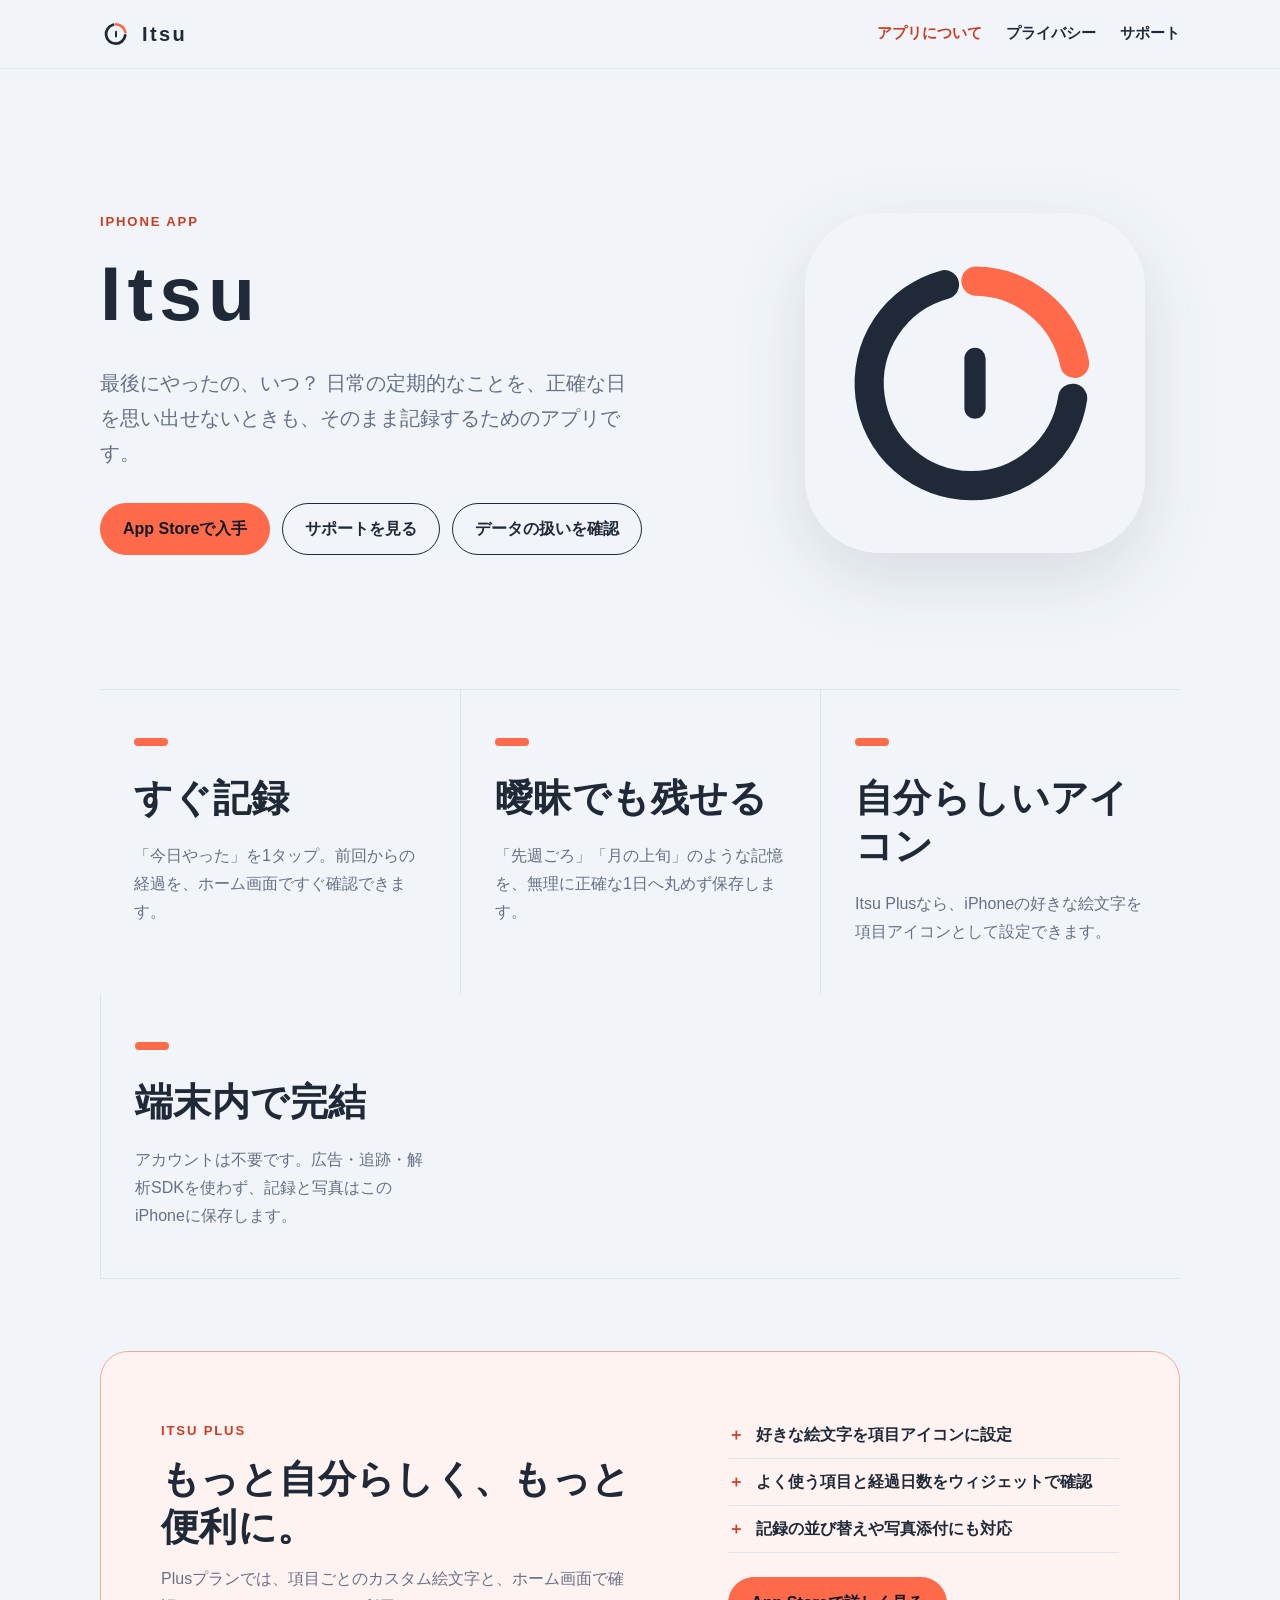
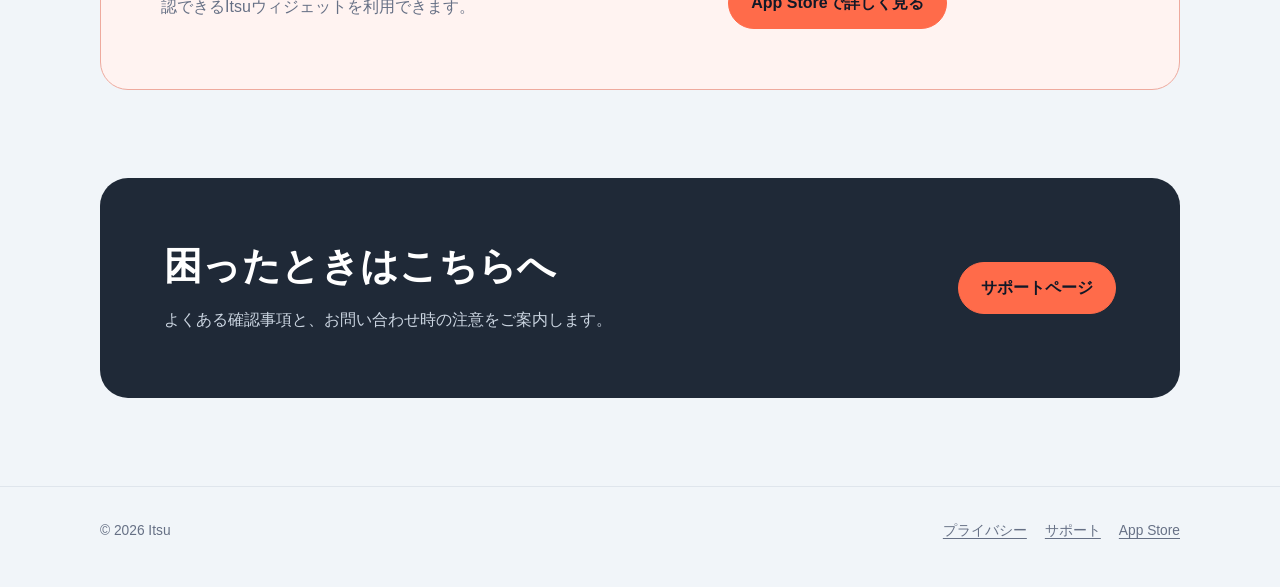
==== commit 4daafa5c: "feat(site): restore classic landing page layout" ====
--- a/index.html
+++ b/index.html
@@ -3,13 +3,13 @@
 <head>
   <meta charset="utf-8">
   <meta name="viewport" content="width=device-width, initial-scale=1">
-  <meta name="description" content="Itsuは、最後にやった日をやさしく記録するiPhoneアプリです。忘れたくない習慣を、今日から無理なく残せます。">
-  <meta name="theme-color" content="#101314">
+  <meta name="description" content="Itsuは、最後にやった日をやさしく記録するiPhoneアプリです。Itsu Plusではカスタム絵文字とウィジェットを利用できます。">
+  <meta name="theme-color" content="#F1F5F9">
   <title>Itsu — 最後にやったの、いつ？</title>
   <link rel="icon" href="assets/itsu-mark.svg" type="image/svg+xml">
   <link rel="stylesheet" href="styles.css">
 </head>
-<body class="landing-page">
+<body>
   <header class="site-header">
     <nav class="nav" aria-label="メインナビゲーション">
       <a class="brand" href="index.html" aria-label="Itsu ホーム">
@@ -26,114 +26,77 @@
 
   <main>
     <section class="hero" aria-labelledby="hero-title">
-      <div class="hero-copy">
-        <p class="eyebrow"><span class="eyebrow-dot" aria-hidden="true"></span> iPhone app / いつもの記録</p>
-        <h1 id="hero-title"><span>最後にやったの、</span><em>いつ？</em></h1>
-        <p class="lead">美容院、歯ブラシ、フィルター交換。覚えておきたい「いつやった？」を、今日の自分にちょうどいい形で残します。</p>
+      <div>
+        <p class="eyebrow">iPhone app</p>
+        <h1 id="hero-title">Itsu</h1>
+        <p class="lead">最後にやったの、いつ？ 日常の定期的なことを、正確な日を思い出せないときも、そのまま記録するためのアプリです。</p>
         <div class="hero-actions">
-          <a class="button button-primary" href="support.html">使い方とサポート</a>
-          <a class="text-link" href="#plus">Itsu Plusを見る <span aria-hidden="true">↗</span></a>
+          <a class="button button-primary" href="https://apps.apple.com/jp/app/itsu-%E6%9C%80%E5%BE%8C%E3%81%AB%E3%82%84%E3%81%A3%E3%81%9F%E3%81%AE-%E3%81%84%E3%81%A4/id6806280791" target="_blank" rel="noopener">App Storeで入手</a>
+          <a class="button" href="support.html">サポートを見る</a>
+          <a class="button" href="privacy.html">データの扱いを確認</a>
         </div>
-        <p class="hero-note">アカウント不要 ・ 記録と写真は端末内に保存</p>
       </div>
-
-      <div class="hero-visual" aria-label="Itsuの画面イメージ">
-        <div class="visual-label visual-label-top">TODAY / 09.22</div>
-        <div class="phone-card">
-          <div class="phone-status"><span>9:41</span><span class="status-icons" aria-hidden="true">● ◔ ▰</span></div>
-          <div class="phone-heading">
-            <div>
-              <span class="phone-overline">最後にやったの、</span>
-              <strong>いつ？</strong>
-            </div>
-            <img src="assets/itsu-mark.svg" alt="">
-          </div>
-          <div class="phone-item phone-item-featured">
-            <div class="item-icon item-icon-scissors" aria-hidden="true">✂</div>
-            <div class="item-copy"><strong>美容院</strong><span>最後から</span></div>
-            <div class="item-days"><strong>32</strong><span>日</span></div>
-          </div>
-          <div class="phone-item">
-            <div class="item-icon" aria-hidden="true">🦷</div>
-            <div class="item-copy"><strong>歯医者</strong><span>次回まであと 86日</span></div>
-            <span class="item-arrow" aria-hidden="true">›</span>
-          </div>
-          <div class="phone-item">
-            <div class="item-icon" aria-hidden="true">🏋️</div>
-            <div class="item-copy"><strong>ジム</strong><span>最後から 12日</span></div>
-            <span class="item-arrow" aria-hidden="true">›</span>
-          </div>
-          <div class="phone-footer"><span>今日やったことを記録</span><span class="plus-mark" aria-hidden="true">＋</span></div>
-        </div>
-        <div class="visual-label visual-label-bottom"><span class="line" aria-hidden="true"></span> 記録は、思い出すための余白</div>
+      <div class="mark-stage" aria-hidden="true">
+        <img src="assets/itsu-mark.svg" alt="">
       </div>
     </section>
 
-    <section class="signal-bar" aria-label="Itsuの特徴">
-      <div><span class="signal-number">01</span><strong>すぐ記録</strong><span>「今日やった」を1タップ</span></div>
-      <div><span class="signal-number">02</span><strong>曖昧でも保存</strong><span>日付の幅も、そのまま</span></div>
-      <div><span class="signal-number">03</span><strong>端末内で完結</strong><span>広告・追跡・アカウントなし</span></div>
+    <section class="feature-grid" aria-label="Itsuの特徴">
+      <article class="feature">
+        <div class="feature-mark" aria-hidden="true"></div>
+        <h2>すぐ記録</h2>
+        <p>「今日やった」を1タップ。前回からの経過を、ホーム画面ですぐ確認できます。</p>
+      </article>
+      <article class="feature">
+        <div class="feature-mark" aria-hidden="true"></div>
+        <h2>曖昧でも残せる</h2>
+        <p>「先週ごろ」「月の上旬」のような記憶を、無理に正確な1日へ丸めず保存します。</p>
+      </article>
+      <article class="feature">
+        <div class="feature-mark" aria-hidden="true"></div>
+        <h2>自分らしいアイコン</h2>
+        <p>Itsu Plusなら、iPhoneの好きな絵文字を項目アイコンとして設定できます。</p>
+      </article>
+      <article class="feature">
+        <div class="feature-mark" aria-hidden="true"></div>
+        <h2>端末内で完結</h2>
+        <p>アカウントは不要です。広告・追跡・解析SDKを使わず、記録と写真はこのiPhoneに保存します。</p>
+      </article>
     </section>
 
-    <section class="story-section" aria-labelledby="story-title">
-      <div class="section-heading">
-        <p class="eyebrow">A small memory tool</p>
-        <h2 id="story-title">忘れたことを、<br><span>責めないために。</span></h2>
-        <p>Itsuは、予定を詰め込むアプリではありません。最後にした日を静かに残して、次に思い出すきっかけをつくります。</p>
+    <section class="plus-band" aria-labelledby="plus-title">
+      <div>
+        <p class="eyebrow">Itsu Plus</p>
+        <h2 id="plus-title">もっと自分らしく、もっと便利に。</h2>
+        <p>Plusプランでは、項目ごとのカスタム絵文字と、ホーム画面で確認できるItsuウィジェットを利用できます。</p>
       </div>
-      <div class="feature-stack">
-        <article class="feature-card feature-card-primary">
-          <div class="feature-index">A / 記録</div>
-          <div><h3>「今日やった」で終わる</h3><p>入力を短く、表示をわかりやすく。ホームを開けば、前回から何日経ったかが見えます。</p></div>
-          <span class="feature-symbol" aria-hidden="true">↗</span>
-        </article>
-        <article class="feature-card">
-          <div class="feature-index">B / あいまいさ</div>
-          <div><h3>正確じゃなくても、残せる</h3><p>「先週ごろ」「月の上旬」も、無理に1日に決めず日付の範囲として保存します。</p></div>
-          <span class="feature-symbol" aria-hidden="true">〜</span>
-        </article>
-        <article class="feature-card">
-          <div class="feature-index">C / ふり返り</div>
-          <div><h3>いつもの幅を知る</h3><p>過去の間隔から、そろそろかもしれない時期を表示。期限や診断ではない、あなたの目安です。</p></div>
-          <span class="feature-symbol" aria-hidden="true">◌</span>
-        </article>
+      <div>
+        <ul class="plus-list">
+          <li>好きな絵文字を項目アイコンに設定</li>
+          <li>よく使う項目と経過日数をウィジェットで確認</li>
+          <li>記録の並び替えや写真添付にも対応</li>
+        </ul>
+        <a class="button button-primary" href="https://apps.apple.com/jp/app/itsu-%E6%9C%80%E5%BE%8C%E3%81%AB%E3%82%84%E3%81%A3%E3%81%9F%E3%81%AE-%E3%81%84%E3%81%A4/id6806280791" target="_blank" rel="noopener">App Storeで詳しく見る</a>
       </div>
     </section>
 
-    <section class="plus-section" id="plus" aria-labelledby="plus-title">
-      <div class="plus-copy">
-        <p class="eyebrow eyebrow-light">Itsu Plus</p>
-        <h2 id="plus-title">自分らしいアイコンと、<br>いつでも見えるウィジェット。</h2>
-        <p>好きな絵文字を項目アイコンに。ホーム画面には、よく使う項目と経過日数を置いておけます。</p>
-        <a class="button button-light" href="support.html">Plusの使い方</a>
+    <section class="contact-band" aria-labelledby="contact-title">
+      <div>
+        <h2 id="contact-title">困ったときはこちらへ</h2>
+        <p>よくある確認事項と、お問い合わせ時の注意をご案内します。</p>
       </div>
-      <div class="plus-stage" aria-label="Itsu Plusの機能イメージ">
-        <div class="emoji-card"><span class="emoji-card-icon">👕</span><span class="emoji-card-label">シャツ</span><span class="emoji-card-meta">カスタムアイコン</span></div>
-        <div class="widget-card">
-          <div class="widget-top"><strong>Itsu</strong><span>最後にやったの、いつ？</span></div>
-          <div class="widget-row"><span class="widget-emoji">✂</span><strong>美容院</strong><b>32日</b></div>
-          <div class="widget-row"><span class="widget-emoji">👕</span><strong>シャツ</strong><b>5日</b></div>
-          <div class="widget-row"><span class="widget-emoji">🦷</span><strong>歯医者</strong><b>86日</b></div>
-        </div>
-      </div>
-    </section>
-
-    <section class="privacy-callout" aria-labelledby="privacy-title">
-      <div class="privacy-lock" aria-hidden="true">⌁</div>
-      <div><p class="eyebrow">Quiet by design</p><h2 id="privacy-title">記録は、あなたのiPhoneに。</h2><p>Itsu独自のアカウントやサーバーは使いません。項目、履歴、写真は端末内に保存します。</p></div>
-      <a class="text-link" href="privacy.html">プライバシーを確認 <span aria-hidden="true">↗</span></a>
-    </section>
-
-    <section class="contact-band" aria-labelledby="contact-title">
-      <div><p class="eyebrow">Need a hand?</p><h2 id="contact-title">困ったときは、サポートへ。</h2><p>よくある質問とお問い合わせ方法をまとめています。</p></div>
-      <a class="button button-primary" href="support.html">サポートを見る</a>
+      <a class="button button-primary" href="support.html">サポートページ</a>
     </section>
   </main>
 
   <footer class="site-footer">
     <div class="footer-inner">
       <p>© 2026 Itsu</p>
-      <div class="footer-links"><a href="privacy.html">プライバシー</a><a href="support.html">サポート</a></div>
+      <div class="footer-links">
+        <a href="privacy.html">プライバシー</a>
+        <a href="support.html">サポート</a>
+        <a href="https://apps.apple.com/jp/app/itsu-%E6%9C%80%E5%BE%8C%E3%81%AB%E3%82%84%E3%81%A3%E3%81%9F%E3%81%AE-%E3%81%84%E3%81%A4/id6806280791" target="_blank" rel="noopener">App Store</a>
+      </div>
     </div>
   </footer>
 </body>
--- a/styles.css
+++ b/styles.css
@@ -1,199 +1,487 @@
 :root {
-  color-scheme: light;
-  --coral: #ff6b4a;
-  --coral-deep: #d95135;
-  --ink: #101314;
-  --charcoal: #1a1e20;
-  --paper: #f5f2eb;
-  --cream: #fffdf8;
-  --muted: #687174;
-  --line: #d9d7d0;
-  --soft: #e7e4dc;
+  color-scheme: light dark;
+  --accent: #ff6b4a;
+  --accent-strong: #c93d22;
+  --ink: #1f2937;
+  --muted: #667085;
+  --mist: #f1f5f9;
+  --paper: #ffffff;
+  --line: #dfe5ec;
   --display: "Avenir Next", "Hiragino Sans", "Yu Gothic UI", sans-serif;
   --body: -apple-system, BlinkMacSystemFont, "Hiragino Sans", "Yu Gothic UI", sans-serif;
   font-family: var(--body);
+  background: var(--mist);
+  color: var(--ink);
+}
+
+* {
+  box-sizing: border-box;
+}
+
+html {
+  scroll-behavior: smooth;
+}
+
+body {
+  margin: 0;
+  min-width: 320px;
+  background: var(--mist);
+  color: var(--ink);
+  font-size: 16px;
+  line-height: 1.75;
+}
+
+a {
+  color: inherit;
+  text-underline-offset: 0.2em;
+}
+
+a:hover {
+  color: var(--accent-strong);
+}
+
+a:focus-visible,
+button:focus-visible {
+  outline: 3px solid var(--accent);
+  outline-offset: 4px;
+  border-radius: 4px;
+}
+
+.site-header {
+  position: sticky;
+  top: 0;
+  z-index: 10;
+  border-bottom: 1px solid color-mix(in srgb, var(--line) 80%, transparent);
+  background: color-mix(in srgb, var(--mist) 92%, transparent);
+  backdrop-filter: blur(14px);
+}
+
+.nav {
+  width: min(1080px, calc(100% - 40px));
+  min-height: 68px;
+  margin: 0 auto;
+  display: flex;
+  align-items: center;
+  justify-content: space-between;
+  gap: 24px;
+}
+
+.brand {
+  display: inline-flex;
+  align-items: center;
+  gap: 10px;
+  color: var(--ink);
+  font-family: var(--display);
+  font-size: 1.25rem;
+  font-weight: 700;
+  letter-spacing: 0.12em;
+  text-decoration: none;
+}
+
+.brand img {
+  width: 32px;
+  height: 32px;
+  border-radius: 9px;
+}
+
+.nav-links {
+  display: flex;
+  align-items: center;
+  gap: 24px;
+  margin: 0;
+  padding: 0;
+  list-style: none;
+  font-size: 0.92rem;
+  font-weight: 600;
+}
+
+.nav-links a {
+  text-decoration: none;
+}
+
+.nav-links a[aria-current="page"] {
+  color: var(--accent-strong);
+}
+
+main {
+  width: min(1080px, calc(100% - 40px));
+  margin: 0 auto;
+}
+
+.hero {
+  min-height: 620px;
+  display: grid;
+  grid-template-columns: minmax(0, 1.15fr) minmax(280px, 0.85fr);
+  align-items: center;
+  gap: clamp(48px, 9vw, 120px);
+  padding: 96px 0 88px;
+}
+
+.eyebrow {
+  margin: 0 0 12px;
+  color: var(--accent-strong);
+  font-size: 0.82rem;
+  font-weight: 700;
+  letter-spacing: 0.14em;
+  text-transform: uppercase;
+}
+
+h1,
+h2,
+h3 {
+  margin-top: 0;
+  font-family: var(--display);
+  line-height: 1.25;
+  letter-spacing: 0.01em;
+}
+
+h1 {
+  margin-bottom: 24px;
+  font-size: clamp(2.5rem, 6vw, 5rem);
+  font-weight: 700;
+  letter-spacing: 0.08em;
+}
+
+h2 {
+  margin-bottom: 20px;
+  font-size: clamp(1.7rem, 3vw, 2.4rem);
+}
+
+h3 {
+  margin-bottom: 8px;
+  font-size: 1.08rem;
+}
+
+.lead {
+  max-width: 34rem;
+  margin: 0;
+  color: var(--muted);
+  font-size: clamp(1.05rem, 2vw, 1.25rem);
+}
+
+.hero-actions {
+  display: flex;
+  flex-wrap: wrap;
+  gap: 12px;
+  margin-top: 32px;
+}
+
+.button {
+  min-height: 48px;
+  padding: 11px 22px;
+  display: inline-flex;
+  align-items: center;
+  justify-content: center;
+  border: 1px solid var(--ink);
+  border-radius: 999px;
+  font-weight: 700;
+  text-decoration: none;
+}
+
+.button-primary {
+  border-color: var(--accent);
+  background: var(--accent);
+  color: #111827;
+}
+
+.button-primary:hover {
+  border-color: var(--accent-strong);
+  background: var(--accent-strong);
+  color: #111827;
+}
+
+.mark-stage {
+  position: relative;
+  display: grid;
+  place-items: center;
+}
+
+.mark-stage::before {
+  content: "";
+  position: absolute;
+  width: 76%;
+  aspect-ratio: 1;
+  border: 1px solid var(--line);
+  border-radius: 50%;
+}
+
+.mark-stage img {
+  position: relative;
+  width: min(340px, 86%);
+  filter: drop-shadow(0 24px 36px rgb(31 41 55 / 0.12));
+}
+
+.feature-grid {
+  display: grid;
+  grid-template-columns: repeat(3, 1fr);
+  border-top: 1px solid var(--line);
+  border-bottom: 1px solid var(--line);
+}
+
+.feature {
+  min-height: 240px;
+  padding: 48px 34px;
+}
+
+.feature + .feature {
+  border-left: 1px solid var(--line);
+}
+
+.feature p {
+  margin: 0;
+  color: var(--muted);
+}
+
+.feature-mark {
+  width: 34px;
+  height: 8px;
+  margin-bottom: 28px;
+  border-radius: 999px;
+  background: var(--accent);
+}
+
+.plus-band {
+  margin: 72px 0 0;
+  padding: clamp(32px, 6vw, 60px);
+  display: grid;
+  grid-template-columns: minmax(0, 1.1fr) minmax(260px, 0.9fr);
+  align-items: center;
+  gap: clamp(30px, 7vw, 90px);
+  border: 1px solid color-mix(in srgb, var(--accent) 48%, var(--line));
+  border-radius: 28px;
+  background: color-mix(in srgb, var(--accent) 8%, var(--paper));
+}
+
+.plus-band h2 {
+  margin-bottom: 14px;
+}
+
+.plus-band p:not(.eyebrow) {
+  max-width: 34rem;
+  margin: 0;
+  color: var(--muted);
+}
+
+.plus-list {
+  margin: 0 0 24px;
+  padding: 0;
+  list-style: none;
+}
+
+.plus-list li {
+  position: relative;
+  padding: 9px 0 9px 28px;
+  border-bottom: 1px solid var(--line);
+  font-weight: 600;
+}
+
+.plus-list li::before {
+  content: "＋";
+  position: absolute;
+  left: 0;
+  color: var(--accent-strong);
+  font-weight: 800;
+}
+
+.contact-band {
+  margin: 88px 0;
+  padding: clamp(32px, 6vw, 64px);
+  display: flex;
+  align-items: center;
+  justify-content: space-between;
+  gap: 32px;
+  border-radius: 28px;
+  background: var(--ink);
+  color: #ffffff;
+}
+
+.contact-band h2,
+.contact-band p {
+  margin-bottom: 0;
+}
+
+.contact-band p {
+  color: #cbd5e1;
+}
+
+.document {
+  width: min(760px, 100%);
+  margin: 0 auto;
+  padding: 80px 0 104px;
+}
+
+.document-header {
+  padding-bottom: 36px;
+  border-bottom: 1px solid var(--line);
+}
+
+.document-header h1 {
+  margin-bottom: 12px;
+  font-size: clamp(2.1rem, 5vw, 3.4rem);
+  letter-spacing: 0;
+}
+
+.document-meta {
+  margin: 0;
+  color: var(--muted);
+  font-size: 0.92rem;
+}
+
+.document section {
+  padding-top: 44px;
+}
+
+.document p,
+.document li {
+  color: #475467;
+}
+
+.document ul {
+  padding-left: 1.4em;
+}
+
+.notice {
+  margin-top: 32px;
+  padding: 20px 22px;
+  border: 1px solid var(--line);
+  border-radius: 16px;
   background: var(--paper);
-  color: var(--ink);
-}
-
-* { box-sizing: border-box; }
-html { scroll-behavior: smooth; }
-body { margin: 0; min-width: 320px; background: var(--paper); color: var(--ink); font-size: 16px; line-height: 1.75; }
-a { color: inherit; text-underline-offset: .22em; }
-a:hover { color: var(--coral-deep); }
-a:focus-visible, button:focus-visible { outline: 3px solid var(--coral); outline-offset: 4px; border-radius: 5px; }
-
-.site-header { position: sticky; top: 0; z-index: 20; border-bottom: 1px solid color-mix(in srgb, var(--line) 78%, transparent); background: color-mix(in srgb, var(--paper) 92%, transparent); backdrop-filter: blur(16px); }
-.nav { width: min(1160px, calc(100% - 56px)); min-height: 76px; margin: 0 auto; display: flex; align-items: center; justify-content: space-between; gap: 24px; }
-.brand { display: inline-flex; align-items: center; gap: 11px; color: var(--ink); font-family: var(--display); font-size: 1.3rem; font-weight: 800; letter-spacing: .1em; text-decoration: none; }
-.brand img { width: 34px; height: 34px; border-radius: 10px; }
-.nav-links { display: flex; align-items: center; gap: 28px; margin: 0; padding: 0; list-style: none; font-size: .88rem; font-weight: 700; }
-.nav-links a { text-decoration: none; }
-.nav-links a[aria-current="page"] { color: var(--coral-deep); }
-main { width: min(1160px, calc(100% - 56px)); margin: 0 auto; }
-
-.hero { min-height: 690px; display: grid; grid-template-columns: minmax(0, .9fr) minmax(380px, 1.1fr); align-items: center; gap: clamp(48px, 9vw, 132px); padding: 92px 0 104px; }
-.hero-copy { position: relative; z-index: 2; }
-.eyebrow { margin: 0 0 18px; color: var(--coral-deep); font-size: .74rem; font-weight: 800; letter-spacing: .16em; text-transform: uppercase; }
-.eyebrow-dot { display: inline-block; width: 7px; height: 7px; margin: 0 8px 1px 0; border-radius: 50%; background: var(--coral); box-shadow: 0 0 0 5px color-mix(in srgb, var(--coral) 16%, transparent); }
-h1, h2, h3 { margin-top: 0; font-family: var(--display); line-height: 1.22; letter-spacing: -.02em; }
-h1 { max-width: 10ch; margin-bottom: 28px; font-size: clamp(3.35rem, 7vw, 6.8rem); font-weight: 800; }
-h1 span, h1 em { display: block; }
-h1 span { color: var(--ink); }
-h1 em { color: var(--coral); font-style: normal; }
-.lead { max-width: 31rem; margin: 0; color: var(--muted); font-size: clamp(1.04rem, 1.7vw, 1.18rem); line-height: 1.9; }
-.hero-actions { display: flex; flex-wrap: wrap; align-items: center; gap: 22px; margin-top: 34px; }
-.button { min-height: 48px; padding: 11px 22px; display: inline-flex; align-items: center; justify-content: center; border: 1px solid var(--ink); border-radius: 999px; font-weight: 800; text-decoration: none; transition: transform .2s ease, background-color .2s ease, color .2s ease; }
-.button:hover { color: inherit; transform: translateY(-2px); }
-.button-primary { border-color: var(--coral); background: var(--coral); color: var(--ink); }
-.button-primary:hover { border-color: var(--coral-deep); background: var(--coral-deep); color: var(--ink); }
-.text-link { color: var(--ink); font-weight: 800; text-decoration: none; }
-.text-link span { display: inline-block; margin-left: 7px; color: var(--coral); transition: transform .2s ease; }
-.text-link:hover span { transform: translate(3px, -3px); }
-.hero-note { margin: 24px 0 0; color: var(--muted); font-size: .78rem; font-weight: 700; letter-spacing: .05em; }
-
-.hero-visual { position: relative; min-height: 560px; display: grid; place-items: center; }
-.hero-visual::before { content: ""; position: absolute; width: min(510px, 84vw); aspect-ratio: 1; border: 1px solid var(--line); border-radius: 50%; transform: rotate(-12deg); }
-.hero-visual::after { content: ""; position: absolute; width: 64%; aspect-ratio: 1; border: 1px dashed color-mix(in srgb, var(--coral) 58%, transparent); border-radius: 50%; transform: translate(17%, 7%) rotate(32deg); }
-.visual-label { position: absolute; z-index: 3; color: var(--muted); font-size: .68rem; font-weight: 800; letter-spacing: .13em; text-transform: uppercase; }
-.visual-label-top { top: 2%; right: 3%; }
-.visual-label-bottom { bottom: 2%; left: 1%; display: flex; align-items: center; gap: 10px; letter-spacing: .04em; text-transform: none; }
-.visual-label-bottom .line { width: 28px; height: 1px; background: var(--coral); }
-.phone-card { position: relative; z-index: 2; width: min(380px, 76%); padding: 24px 22px 18px; overflow: hidden; border: 1px solid #3b4344; border-radius: 35px; background: var(--charcoal); color: #f6f3eb; box-shadow: 18px 24px 0 color-mix(in srgb, var(--coral) 78%, transparent), 0 34px 70px rgb(16 19 20 / 22%); transform: rotate(4deg); }
-.phone-card::before { content: ""; position: absolute; top: -90px; right: -90px; width: 230px; height: 230px; border: 1px solid rgb(255 255 255 / 12%); border-radius: 50%; }
-.phone-status { display: flex; justify-content: space-between; color: #b8bdb8; font-size: .7rem; font-weight: 700; letter-spacing: .08em; }
-.status-icons { letter-spacing: .15em; }
-.phone-heading { position: relative; display: flex; align-items: flex-start; justify-content: space-between; margin: 38px 0 28px; }
-.phone-overline { display: block; color: #aeb5b1; font-size: .82rem; }
-.phone-heading strong { display: block; margin-top: 3px; font-size: 2rem; letter-spacing: -.04em; }
-.phone-heading img { width: 37px; height: 37px; border-radius: 11px; }
-.phone-item { display: grid; grid-template-columns: 42px minmax(0, 1fr) auto; align-items: center; gap: 10px; min-height: 70px; border-top: 1px solid #373d3e; }
-.phone-item-featured { min-height: 112px; border: 1px solid #454b4b; border-radius: 20px; padding: 15px 12px; background: #252a2b; }
-.item-icon { display: grid; place-items: center; width: 36px; height: 36px; font-size: 1.4rem; }
-.item-icon-scissors { color: #fff; font-size: 2rem; transform: rotate(-15deg); }
-.item-copy strong { display: block; font-size: .98rem; }
-.item-copy span { display: block; color: #aeb5b1; font-size: .7rem; }
-.item-days { display: flex; align-items: baseline; color: var(--coral); }
-.item-days strong { font-size: 2.8rem; line-height: 1; letter-spacing: -.08em; }
-.item-days span { font-size: .85rem; font-weight: 800; }
-.item-arrow { color: #89918e; font-size: 1.7rem; }
-.phone-footer { display: flex; align-items: center; justify-content: space-between; margin-top: 20px; color: #aeb5b1; font-size: .72rem; }
-.plus-mark { display: grid; place-items: center; width: 28px; height: 28px; border-radius: 50%; background: var(--coral); color: var(--ink); font-size: 1.2rem; font-weight: 800; }
-
-.signal-bar { display: grid; grid-template-columns: repeat(3, 1fr); border-top: 1px solid var(--line); border-bottom: 1px solid var(--line); }
-.signal-bar > div { min-height: 108px; padding: 26px 28px; display: grid; grid-template-columns: auto 1fr; column-gap: 14px; align-content: center; }
-.signal-bar > div + div { border-left: 1px solid var(--line); }
-.signal-number { grid-row: span 2; color: var(--coral-deep); font-size: .78rem; font-weight: 800; letter-spacing: .12em; }
-.signal-bar strong { font-size: .96rem; }
-.signal-bar span:last-child { color: var(--muted); font-size: .78rem; }
-
-.story-section { display: grid; grid-template-columns: minmax(250px, .68fr) minmax(0, 1.32fr); gap: clamp(48px, 10vw, 150px); padding: 150px 0 138px; }
-.section-heading h2 { margin-bottom: 24px; font-size: clamp(2.35rem, 4.7vw, 4.6rem); }
-.section-heading h2 span { color: var(--coral-deep); }
-.section-heading > p:last-child { max-width: 23rem; margin: 0; color: var(--muted); }
-.feature-stack { border-top: 1px solid var(--line); }
-.feature-card { position: relative; display: grid; grid-template-columns: 130px minmax(0, 1fr) 30px; gap: 24px; align-items: start; padding: 29px 0 31px; border-bottom: 1px solid var(--line); }
-.feature-card-primary { padding-left: 18px; border-left: 4px solid var(--coral); background: color-mix(in srgb, var(--coral) 5%, transparent); }
-.feature-index { color: var(--coral-deep); font-size: .72rem; font-weight: 800; letter-spacing: .1em; text-transform: uppercase; }
-.feature-card h3 { margin: 0 0 7px; font-size: 1.2rem; }
-.feature-card p { max-width: 34rem; margin: 0; color: var(--muted); font-size: .94rem; }
-.feature-symbol { color: var(--coral); font-size: 1.6rem; font-weight: 800; text-align: right; }
-
-.plus-section { position: relative; display: grid; grid-template-columns: minmax(0, .9fr) minmax(380px, 1.1fr); align-items: center; gap: clamp(44px, 8vw, 116px); width: 100vw; margin: 0 0 0 calc((100% - 100vw) / 2); padding: 92px max(28px, calc((100vw - 1160px) / 2)); overflow: hidden; background: var(--ink); color: #f6f3eb; }
-.plus-section::before { content: "PLUS"; position: absolute; right: -15px; bottom: -74px; color: rgb(255 255 255 / 4%); font-size: clamp(10rem, 25vw, 22rem); font-weight: 900; letter-spacing: -.08em; line-height: 1; }
-.eyebrow-light { color: #ff9a7f; }
-.plus-copy { position: relative; z-index: 1; }
-.plus-copy h2 { margin-bottom: 22px; font-size: clamp(2rem, 4vw, 4rem); }
-.plus-copy p:not(.eyebrow) { max-width: 29rem; margin: 0; color: #adb6b1; }
-.button-light { margin-top: 30px; border-color: #75817d; color: #f6f3eb; }
-.button-light:hover { border-color: var(--coral); background: var(--coral); color: var(--ink); }
-.plus-stage { position: relative; z-index: 1; min-height: 320px; }
-.emoji-card, .widget-card { position: absolute; border: 1px solid #414949; background: #202627; box-shadow: 0 20px 42px rgb(0 0 0 / 25%); }
-.emoji-card { top: 4%; left: 3%; width: 210px; padding: 26px; border-radius: 24px; transform: rotate(-7deg); }
-.emoji-card-icon { display: block; margin-bottom: 9px; font-size: 4rem; line-height: 1; }
-.emoji-card-label { display: block; font-size: 1.25rem; font-weight: 800; }
-.emoji-card-meta { color: #9ca8a3; font-size: .75rem; }
-.widget-card { right: 2%; bottom: 0; width: min(410px, 76%); padding: 18px 20px; border-radius: 25px; transform: rotate(3deg); }
-.widget-top { display: flex; align-items: baseline; justify-content: space-between; padding-bottom: 13px; border-bottom: 1px solid #3c4444; }
-.widget-top strong { font-size: 1.35rem; }
-.widget-top span { color: #9ca8a3; font-size: .68rem; }
-.widget-row { display: grid; grid-template-columns: 26px 1fr auto; align-items: center; gap: 9px; min-height: 49px; border-bottom: 1px solid #343c3b; }
-.widget-row:last-child { border-bottom: 0; }
-.widget-emoji { font-size: 1.15rem; }
-.widget-row strong { font-size: .9rem; }
-.widget-row b { color: var(--coral); font-size: 1.18rem; }
-
-.privacy-callout { display: grid; grid-template-columns: 58px minmax(0, 1fr) auto; align-items: center; gap: 24px; padding: 66px 0; border-bottom: 1px solid var(--line); }
-.privacy-lock { display: grid; place-items: center; width: 50px; height: 50px; border: 1px solid var(--coral); border-radius: 50%; color: var(--coral); font-size: 2rem; transform: rotate(-25deg); }
-.privacy-callout .eyebrow { margin-bottom: 8px; }
-.privacy-callout h2 { margin-bottom: 8px; font-size: clamp(1.6rem, 3vw, 2.4rem); }
-.privacy-callout p:last-child { max-width: 36rem; margin: 0; color: var(--muted); }
-.privacy-callout .text-link { white-space: nowrap; }
-
-.contact-band { margin: 86px 0 110px; padding: clamp(34px, 6vw, 62px); display: flex; align-items: center; justify-content: space-between; gap: 32px; border-radius: 25px; background: var(--soft); }
-.contact-band h2 { margin-bottom: 7px; font-size: clamp(1.7rem, 3vw, 2.8rem); }
-.contact-band p:last-child { margin: 0; color: var(--muted); }
-
-.document { width: min(760px, 100%); margin: 0 auto; padding: 88px 0 110px; }
-.document-header { padding-bottom: 38px; border-bottom: 1px solid var(--line); }
-.document-header h1 { max-width: none; margin-bottom: 12px; font-size: clamp(2.2rem, 5vw, 3.7rem); letter-spacing: -.04em; }
-.document-meta { margin: 0; color: var(--muted); font-size: .92rem; }
-.document section { padding-top: 46px; }
-.document p, .document li { color: #475457; }
-.document ul { padding-left: 1.4em; }
-.notice { margin-top: 32px; padding: 20px 22px; border: 1px solid var(--line); border-radius: 16px; background: var(--cream); }
-.faq-item { padding: 28px 0; border-top: 1px solid var(--line); }
-.faq-item:last-child { border-bottom: 1px solid var(--line); }
-.faq-item p { margin-bottom: 0; }
-
-.site-footer { border-top: 1px solid var(--line); }
-.footer-inner { width: min(1160px, calc(100% - 56px)); margin: 0 auto; padding: 32px 0 46px; display: flex; justify-content: space-between; gap: 24px; color: var(--muted); font-size: .86rem; }
-.footer-inner p { margin: 0; }
-.footer-links { display: flex; gap: 18px; }
-
-@media (max-width: 820px) {
-  .nav, main, .footer-inner { width: min(100% - 40px, 1160px); }
-  .hero { grid-template-columns: 1fr; gap: 44px; padding: 72px 0 90px; }
-  .hero-copy { max-width: 39rem; }
-  .hero-visual { min-height: 500px; }
-  .story-section { grid-template-columns: 1fr; gap: 58px; padding: 110px 0; }
-  .section-heading > p:last-child { max-width: 38rem; }
-  .plus-section { grid-template-columns: 1fr; margin-left: calc((100% - 100vw) / 2); padding-right: max(20px, calc((100vw - 1160px) / 2)); padding-left: max(20px, calc((100vw - 1160px) / 2)); }
-  .plus-stage { min-height: 340px; max-width: 620px; width: 100%; }
-}
-
-@media (max-width: 560px) {
-  .nav { min-height: 66px; }
-  .nav-links { gap: 14px; font-size: .77rem; }
-  .nav-links li:first-child { display: none; }
-  h1 { font-size: clamp(3rem, 17vw, 4.8rem); }
-  .hero { padding-top: 62px; }
-  .hero-visual { min-height: 410px; }
-  .phone-card { width: min(340px, 84%); padding: 20px 17px 14px; border-radius: 28px; box-shadow: 11px 16px 0 color-mix(in srgb, var(--coral) 78%, transparent), 0 25px 48px rgb(16 19 20 / 22%); }
-  .phone-heading { margin: 28px 0 21px; }
-  .phone-heading strong { font-size: 1.7rem; }
-  .phone-item-featured { min-height: 96px; }
-  .item-days strong { font-size: 2.25rem; }
-  .signal-bar { grid-template-columns: 1fr; }
-  .signal-bar > div { min-height: 80px; padding: 18px 0; }
-  .signal-bar > div + div { border-top: 1px solid var(--line); border-left: 0; }
-  .feature-card { grid-template-columns: 1fr 24px; gap: 12px; padding-left: 0; }
-  .feature-card-primary { padding-left: 14px; }
-  .feature-index { grid-column: 1 / -1; }
-  .feature-card h3 { font-size: 1.08rem; }
-  .plus-section { margin-left: calc((100% - 100vw) / 2); }
-  .plus-stage { min-height: 300px; }
-  .emoji-card { left: 0; width: 175px; padding: 20px; }
-  .emoji-card-icon { font-size: 3.1rem; }
-  .widget-card { width: 83%; right: 0; }
-  .widget-top span { max-width: 118px; text-align: right; line-height: 1.35; }
-  .privacy-callout { grid-template-columns: 46px minmax(0, 1fr); gap: 14px; padding: 50px 0; }
-  .privacy-callout .text-link { grid-column: 2; }
-  .contact-band, .footer-inner { align-items: flex-start; flex-direction: column; }
-  .contact-band { margin: 60px 0 76px; border-radius: 20px; }
+}
+
+.faq-item {
+  padding: 28px 0;
+  border-top: 1px solid var(--line);
+}
+
+.faq-item:last-child {
+  border-bottom: 1px solid var(--line);
+}
+
+.faq-item p {
+  margin-bottom: 0;
+}
+
+.site-footer {
+  border-top: 1px solid var(--line);
+}
+
+.footer-inner {
+  width: min(1080px, calc(100% - 40px));
+  margin: 0 auto;
+  padding: 32px 0 44px;
+  display: flex;
+  justify-content: space-between;
+  gap: 24px;
+  color: var(--muted);
+  font-size: 0.86rem;
+}
+
+.footer-inner p {
+  margin: 0;
+}
+
+.footer-links {
+  display: flex;
+  gap: 18px;
+}
+
+@media (max-width: 760px) {
+  .nav {
+    min-height: 62px;
+  }
+
+  .nav-links {
+    gap: 14px;
+    font-size: 0.82rem;
+  }
+
+  .hero {
+    min-height: auto;
+    grid-template-columns: 1fr;
+    padding: 72px 0 64px;
+  }
+
+  .mark-stage {
+    grid-row: 1;
+  }
+
+  .mark-stage img {
+    width: min(240px, 70%);
+  }
+
+  .feature-grid,
+  .plus-band {
+    grid-template-columns: 1fr;
+  }
+
+  .feature {
+    min-height: auto;
+    padding: 34px 0;
+  }
+
+  .feature + .feature {
+    border-top: 1px solid var(--line);
+    border-left: 0;
+  }
+
+  .plus-band {
+    margin-top: 48px;
+  }
+
+  .contact-band,
+  .footer-inner {
+    align-items: flex-start;
+    flex-direction: column;
+  }
+}
+
+@media (max-width: 480px) {
+  main,
+  .nav,
+  .footer-inner {
+    width: min(100% - 28px, 1080px);
+  }
+
+  .brand {
+    letter-spacing: 0.06em;
+  }
+
+  .nav-links li:first-child {
+    display: none;
+  }
+
+  .contact-band {
+    border-radius: 20px;
+  }
 }
 
 @media (prefers-reduced-motion: reduce) {
-  html { scroll-behavior: auto; }
-  .button, .text-link span { transition: none; }
-}
+  html {
+    scroll-behavior: auto;
+  }
+}
+
+@media (prefers-color-scheme: dark) {
+  :root {
+    --accent-strong: #ff8a65;
+    --ink: #f8fafc;
+    --muted: #aab4c3;
+    --mist: #111827;
+    --paper: #1f2937;
+    --line: #344054;
+  }
+
+  .brand img,
+  .mark-stage img {
+    filter: brightness(0.94) drop-shadow(0 24px 36px rgb(0 0 0 / 0.24));
+  }
+
+  .document p,
+  .document li {
+    color: #cbd5e1;
+  }
+
+  .contact-band {
+    background: #020617;
+  }
+}
